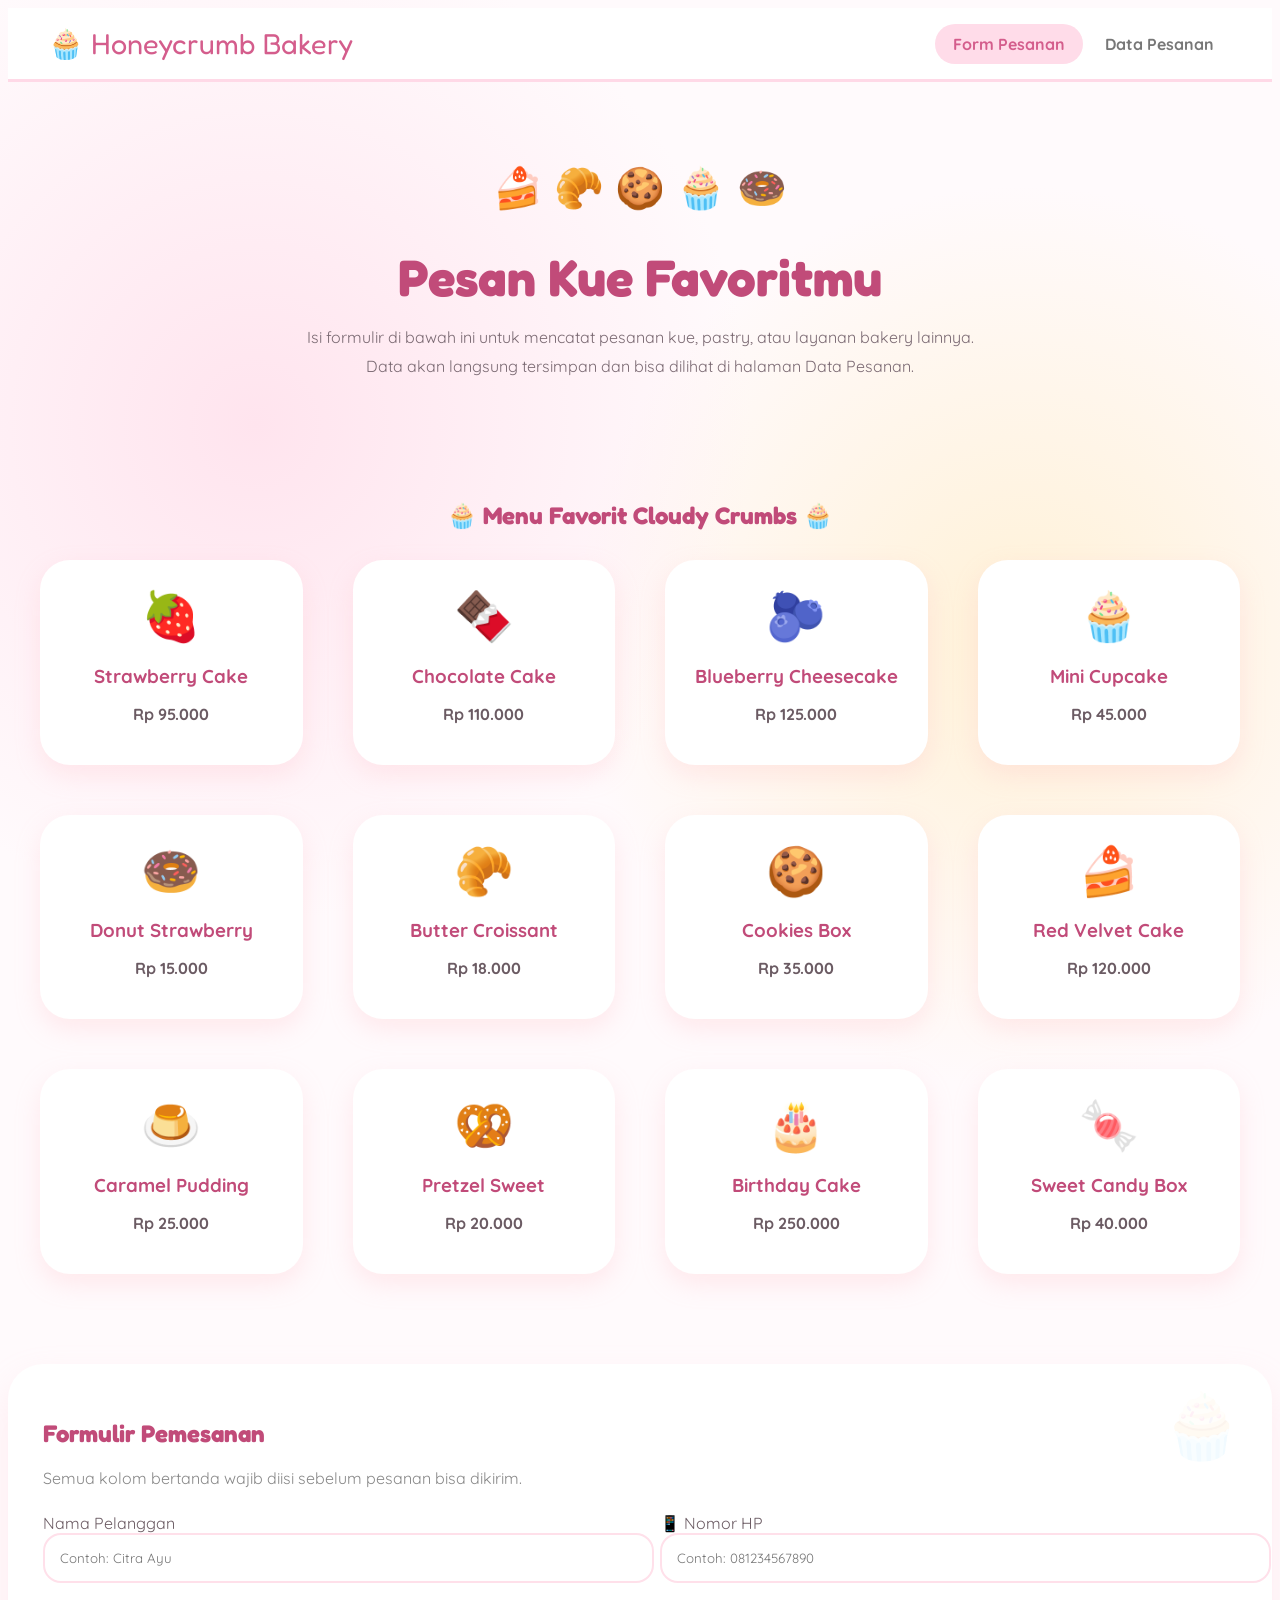
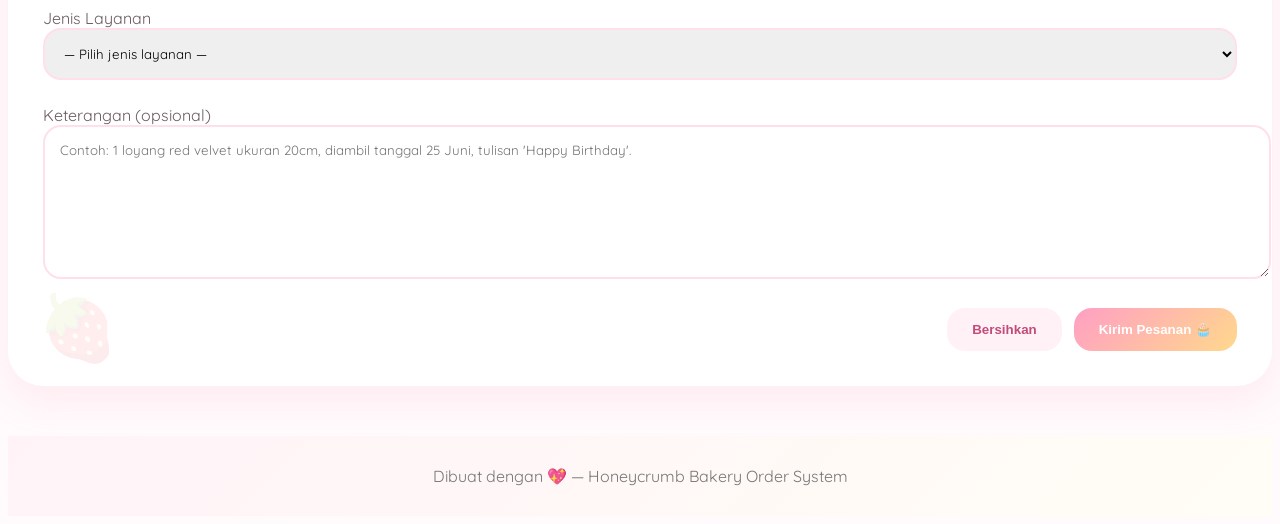
==== index.html @ 7ce3661e "Initial commit: Honeycrumb Bakery order system" ====
<!DOCTYPE html>
<html lang="id">

<head>
  <meta charset="UTF-8">
  <meta name="viewport" content="width=device-width, initial-scale=1.0">
  <title>Honeycrumb Bakery — Form Pesanan</title>
  <link rel="preconnect" href="https://fonts.googleapis.com">
  <link
    href="https://fonts.googleapis.com/css2?family=Fredoka:wght@500;600;700&family=Quicksand:wght@500;600;700&display=swap"
    rel="stylesheet">
  <link rel="stylesheet" href="css/style.css">
</head>

<body>

  <nav class="navbar">
    <div class="brand"><span class="brand-icon">🧁</span> Honeycrumb Bakery</div>
    <div class="nav-links">
      <a href="index.html" class="active">Form Pesanan</a>
      <a href="data.html">Data Pesanan</a>
    </div>
  </nav>

  <header class="hero">
    <div class="garnish">🍰 🥐 🍪 🧁 🍩</div>
    <h1>Pesan Kue Favoritmu</h1>
    <p>Isi formulir di bawah ini untuk mencatat pesanan kue, pastry, atau layanan bakery lainnya. Data akan langsung
      tersimpan dan bisa dilihat di halaman Data Pesanan.</p>
  </header>

  <section class="menu-section">
    <h2>🧁 Menu Favorit Cloudy Crumbs 🧁</h2>

    <div class="menu-grid">

        <div class="menu-card">
            <span>🍓</span>
            <h3>Strawberry Cake</h3>
            <p>Rp 95.000</p>
        </div>

        <div class="menu-card">
            <span>🍫</span>
            <h3>Chocolate Cake</h3>
            <p>Rp 110.000</p>
        </div>

        <div class="menu-card">
            <span>🫐</span>
            <h3>Blueberry Cheesecake</h3>
            <p>Rp 125.000</p>
        </div>

        <div class="menu-card">
            <span>🧁</span>
            <h3>Mini Cupcake</h3>
            <p>Rp 45.000</p>
        </div>

        <div class="menu-card">
            <span>🍩</span>
            <h3>Donut Strawberry</h3>
            <p>Rp 15.000</p>
        </div>

        <div class="menu-card">
            <span>🥐</span>
            <h3>Butter Croissant</h3>
            <p>Rp 18.000</p>
        </div>

        <div class="menu-card">
            <span>🍪</span>
            <h3>Cookies Box</h3>
            <p>Rp 35.000</p>
        </div>

        <div class="menu-card">
            <span>🍰</span>
            <h3>Red Velvet Cake</h3>
            <p>Rp 120.000</p>
        </div>

        <div class="menu-card">
            <span>🍮</span>
            <h3>Caramel Pudding</h3>
            <p>Rp 25.000</p>
        </div>

        <div class="menu-card">
            <span>🥨</span>
            <h3>Pretzel Sweet</h3>
            <p>Rp 20.000</p>
        </div>

        <div class="menu-card">
            <span>🎂</span>
            <h3>Birthday Cake</h3>
            <p>Rp 250.000</p>
        </div>

        <div class="menu-card">
            <span>🍬</span>
            <h3>Sweet Candy Box</h3>
            <p>Rp 40.000</p>
        </div>

    </div>
</section>

  <main>
    <section class="card">
      <h2 class="card-title">Formulir Pemesanan</h2>
      <p class="card-subtitle">Semua kolom bertanda wajib diisi sebelum pesanan bisa dikirim.</p>

      <form id="orderForm" novalidate>
        <div class="form-grid">

          <div class="field">
            <label for="nama">Nama Pelanggan</label>
            <input type="text" id="nama" placeholder="Contoh: Citra Ayu">
            <span class="error-text" id="namaError"></span>
          </div>

          <div class="field">
            <label for="nohp">📱 Nomor HP</label>
            <input type="tel" id="nohp" placeholder="Contoh: 081234567890">
            <span class="error-text" id="nohpError"></span>
          </div>

          <div class="field full">
            <label for="layanan">Jenis Layanan</label>
            <select id="layanan">
              <option value="">— Pilih jenis layanan —</option>
              <option value="Pre-Order Kue Ulang Tahun">🎂 Pre-Order Kue Ulang Tahun</option>
              <option value="Pre-Order Pastry Harian">🥐 Pre-Order Pastry Harian</option>
              <option value="Custom Cake Design">🎨 Custom Cake Design</option>
              <option value="Catering Acara">🍰 Catering Acara</option>
              <option value="Workshop Baking">👩‍🍳 Workshop Baking</option>
            </select>
            <span class="error-text" id="layananError"></span>
          </div>

          <div class="field full">
            <label for="keterangan">Keterangan <span class="hint">(opsional)</span></label>
            <textarea id="keterangan"
              placeholder="Contoh: 1 loyang red velvet ukuran 20cm, diambil tanggal 25 Juni, tulisan 'Happy Birthday'."></textarea>
          </div>

          <div class="form-actions">
            <button type="reset" class="btn btn-ghost">Bersihkan</button>
            <button type="submit" class="btn btn-primary">Kirim Pesanan 🧁</button>
          </div>

        </div>
      </form>
    </section>
  </main>

  <footer>Dibuat dengan 💖 — Honeycrumb Bakery Order System</footer>

  <script src="js/script.js"></script>
</body>

</html>
---- css/style.css ----
/* ==========================
   HONEYCRUMB BAKERY
   CUTE PINK BAKERY THEME
========================== */

body{
    font-family:'Quicksand',sans-serif;
    background:#fffafc;
    background-image:
    radial-gradient(circle at 20% 20%, #ffe4ee 0%, transparent 25%),
    radial-gradient(circle at 80% 30%, #fff1d6 0%, transparent 25%);
    color:#6b5b63;
}

/* NAVBAR */

.navbar{
    position:sticky;
    top:0;
    z-index:999;
    background:rgba(255,255,255,.95);
    backdrop-filter:blur(12px);
    padding:18px 40px;
    display:flex;
    justify-content:space-between;
    align-items:center;
    border-bottom:3px solid #ffd9e7;
}

.brand{
    font-family:'Fredoka',sans-serif;
    color:#d45d8c;
    font-size:1.8rem;
}

.nav-links a{
    text-decoration:none;
    color:#777;
    padding:10px 18px;
    border-radius:30px;
    transition:.3s;
    font-weight:700;
}

.nav-links a:hover,
.nav-links a.active{
    background:#ffdce9;
    color:#d45d8c;
}

/* HERO */

.hero{
    text-align:center;
    padding:80px 20px 50px;
}

.garnish{
    font-size:2.5rem;
    margin-bottom:15px;
    animation:floatBakery 3s ease-in-out infinite;
}

.hero h1{
    font-family:'Fredoka',sans-serif;
    color:#c14b79;
    font-size:3.2rem;
    margin-bottom:15px;
}

.hero p{
    max-width:700px;
    margin:auto;
    line-height:1.8;
    color:#7b6a73;
}

/* MENU */

.menu-section{
    padding:50px 20px;
}

.menu-section h2{
    text-align:center;
    color:#c14b79;
    font-family:'Fredoka',sans-serif;
    margin-bottom:30px;
}

.menu-grid{
    max-width:1200px;
    margin:auto;
    display:grid;
    grid-template-columns:repeat(auto-fit,minmax(220px,1fr));
    gap:50px;
}

.menu-card{
    background:white;
    border-radius:30px;
    padding:25px;
    text-align:center;
    box-shadow:0 10px 25px rgba(255,182,193,.25);
    transition:.4s;
}

.menu-card:hover{
    transform:translateY(-8px) rotate(-1deg);
}

.menu-card span{
    font-size:3rem;
    display:block;
    margin-bottom:10px;
}

.menu-card h3{
    color:#c14b79;
    margin-bottom:5px;
}

.menu-card p{
    font-weight:700;
}

/* FORM CARD */

.card{
    max-width:1000px;
    margin:40px auto;
    background:white;
    border-radius:35px;
    padding:35px;
    box-shadow:0 15px 35px rgba(255,182,193,.2);
}

.card-title{
    color:#c14b79;
    font-family:'Fredoka',sans-serif;
}

.card-subtitle{
    color:#888;
    margin-bottom:25px;
}

/* INPUT */

input,
select,
textarea{
    width:100%;
    padding:15px;
    border:2px solid #ffe0ea;
    border-radius:18px;
    font-family:'Quicksand',sans-serif;
    transition:.3s;
}

input:focus,
select:focus,
textarea:focus{
    outline:none;
    border-color:#ff8eb7;
    box-shadow:0 0 15px rgba(255,142,183,.25);
}

textarea{
    min-height:120px;
}

/* BUTTON */

.btn{
    border:none;
    padding:14px 25px;
    border-radius:18px;
    cursor:pointer;
    font-weight:700;
}

.btn-primary{
    background:linear-gradient(
    135deg,
    #ff9fc4,
    #ffd88c);
    color:white;
}

.btn-primary:hover{
    transform:translateY(-3px);
}

.btn-ghost{
    background:#fff1f6;
    color:#c14b79;
}

/* TABLE */

.table-wrap{
    overflow-x:auto;
}

table{
    width:100%;
    border-collapse:separate;
    border-spacing:0 10px;
}

thead{
    background:none;
}

th{
    background:#ffb6cf;
    color:white;
    padding:15px;
}

th:first-child{
    border-radius:15px 0 0 15px;
}

th:last-child{
    border-radius:0 15px 15px 0;
}

td{
    background:#fff8fb;
    padding:15px;
}

td:first-child{
    border-radius:15px 0 0 15px;
}

td:last-child{
    border-radius:0 15px 15px 0;
}

tbody tr:hover td{
    background:#fff1f6;
}

/* COUNT */

.count-pill{
    background:#ffe3ee;
    color:#c14b79;
    padding:8px 16px;
    border-radius:30px;
    font-weight:700;
}

/* EMPTY */

.empty-state{
    text-align:center;
    padding:50px 20px;
}

.empty-state .emoji{
    font-size:4rem;
    display:block;
    margin-bottom:15px;
}

/* FOOTER */

footer{
    margin-top:50px;
    background:#fff0f6;
    text-align:center;
    padding:30px;
    color:#777;
}

/* ======================
   CUTE DASHBOARD DATA
====================== */

.dashboard-cute{
    max-width:1200px;
    margin:30px auto;
    padding:0 20px;

    display:grid;
    grid-template-columns:repeat(auto-fit,minmax(250px,1fr));
    gap:25px;
}

.cute-box{
    background:white;
    padding:30px;
    border-radius:30px;
    text-align:center;

    box-shadow:0 15px 35px rgba(255,182,193,.25);

    transition:all .4s ease;
    cursor:pointer;
    position:relative;
    overflow:hidden;
}

.cute-box::before{
    content:"";
    position:absolute;
    width:250px;
    height:250px;
    background:rgba(255,192,203,.15);
    border-radius:50%;
    top:-120px;
    right:-120px;
}

.cute-box:hover{
    transform:translateY(-10px) scale(1.03);
}

.cute-box span{
    display:block;
    font-size:3rem;
    margin-bottom:15px;

    animation:bounceCute 2s infinite;
}

@keyframes bounceCute{
    0%,100%{
        transform:translateY(0);
    }
    50%{
        transform:translateY(-8px);
    }
}

.cute-box h3{
    color:#d45d8c;
    margin-bottom:8px;
    font-family:'Fredoka',sans-serif;
}

.cute-box p{
    color:#777;
    font-weight:700;
}

/* WELCOME CARD */

.welcome-card{
    max-width:1100px;
    margin:auto;
    padding:35px;

    background:linear-gradient(
        135deg,
        #fff1f6,
        #fff8ec
    );

    border-radius:35px;

    text-align:center;

    box-shadow:0 15px 35px rgba(255,182,193,.2);
}

.welcome-card h2{
    color:#c14b79;
    margin-bottom:10px;
}

.welcome-card p{
    color:#777;
}

/* QUOTE */

.quote-card{
    max-width:800px;
    margin:30px auto;

    background:white;

    padding:25px;

    border-radius:25px;

    text-align:center;

    color:#c14b79;

    font-weight:700;

    box-shadow:0 10px 25px rgba(255,182,193,.2);

    animation:floatQuote 4s ease-in-out infinite;
}

@keyframes floatQuote{
    0%,100%{
        transform:translateY(0);
    }
    50%{
        transform:translateY(-8px);
    }
}

/* TABEL IMUT */

.table-wrap{
    margin-top:25px;
}

table{
    border-collapse:separate;
    border-spacing:0 10px;
}

thead{
    background:none;
}

th{
    background:#ffb6cf;
    color:white;
    padding:16px;
}

th:first-child{
    border-radius:15px 0 0 15px;
}

th:last-child{
    border-radius:0 15px 15px 0;
}

td{
    background:#fff8fb;
    padding:16px;
}

td:first-child{
    border-radius:15px 0 0 15px;
}

td:last-child{
    border-radius:0 15px 15px 0;
}

tbody tr{
    transition:.4s;
}

tbody tr:hover{
    transform:scale(1.01);
}

tbody tr:hover td{
    background:#fff1f6;
}

/* CARD DATA */

.card{
    max-width:1200px;
}

/* COUNT */

.count-pill{
    background:#ffdcea;
    color:#c14b79;
    padding:10px 18px;
    border-radius:30px;
}

/* EMPTY */

.empty-state{
    padding:60px 20px;
}

.empty-state .emoji{
    font-size:5rem;

    animation:bounceCute 2s infinite;
}

/* ==========================
   HONEYCRUMB EXTRA CUTE
========================== */

/* FLOATING ANIMATION */

@keyframes float{
  0%,100%{
    transform:translateY(0);
  }
  50%{
    transform:translateY(-10px);
  }
}

@keyframes fadeUp{
  from{
    opacity:0;
    transform:translateY(30px);
  }
  to{
    opacity:1;
    transform:translateY(0);
  }
}

/* HERO */

.hero{
  animation:fadeUp .8s ease;
}

.garnish{
  animation:float 3s ease-in-out infinite;
}

/* BRAND */

.brand-icon{
  display:inline-block;
  animation:float 2s ease-in-out infinite;
}

/* FORM GRID */

.form-grid{
    display:grid;
    grid-template-columns:1fr 1fr;
    column-gap:40px;
    row-gap:25px;
}

.full{
  grid-column:1/3;
}

.form-actions{
  grid-column:1/3;
  display:flex;
  justify-content:flex-end;
  gap:12px;
}

/* FORM CARD */

.card{
  position:relative;
  overflow:hidden;
}

.card::before{
  content:"🧁";
  position:absolute;
  right:30px;
  top:20px;
  font-size:4rem;
  opacity:.08;
}

.card::after{
  content:"🍓";
  position:absolute;
  left:30px;
  bottom:20px;
  font-size:4rem;
  opacity:.08;
}

/* INPUT */

input,
select,
textarea{
  transition:.35s;
}

input:hover,
select:hover,
textarea:hover{
  border-color:#ff9fc4;
}

input:focus,
select:focus,
textarea:focus{
  transform:translateY(-3px);
  box-shadow:0 10px 25px rgba(255,182,193,.25);
}

/* MENU CARD */

.menu-card{
  animation:fadeUp .8s ease;
}

.menu-card:hover{
  transform:translateY(-10px) scale(1.05);
  box-shadow:0 20px 35px rgba(255,182,193,.35);
}

.menu-card span{
  transition:.3s;
}

.menu-card:hover span{
  transform:rotate(-10deg) scale(1.15);
}

/* DASHBOARD */

.dashboard-cute{
  margin-bottom:40px;
}

.cute-box{
  background:linear-gradient(
    135deg,
    #fff8fc,
    #fffef7
  );

  border:2px solid #ffe3ee;

  transition:.4s;
}

.cute-box:hover{
  transform:translateY(-10px);
  box-shadow:0 20px 35px rgba(255,182,193,.3);
}

.cute-box span{
  animation:float 2s ease-in-out infinite;
}

.cute-box:nth-child(2) span{
  animation-delay:.2s;
}

.cute-box:nth-child(3) span{
  animation-delay:.4s;
}

.cute-box:nth-child(4) span{
  animation-delay:.6s;
}

/* QUOTE */

.quote-card{
  background:linear-gradient(
      135deg,
      #fff4f9,
      #fffbea
  );

  border:2px dashed #ffc6dd;

  animation:float 4s ease-in-out infinite;
}

/* TABLE */

.table-meta{
  display:flex;
  justify-content:space-between;
  align-items:center;
  margin-bottom:20px;
}

tbody tr{
  transition:.3s;
}

tbody tr:hover{
  transform:scale(1.01);
}

tbody tr:hover td{
  background:#fff1f7;
}

/* EMPTY */

.empty-state{
  animation:fadeUp 1s ease;
}

.empty-state .emoji{
  animation:float 2s ease-in-out infinite;
}

/* BUTTON */

.btn-primary{
  transition:.4s;
}

.btn-primary:hover{
  transform:translateY(-4px) scale(1.03);
  box-shadow:0 15px 30px rgba(255,182,193,.35);
}

.btn-ghost:hover{
  transform:translateY(-2px);
}

/* FOOTER */

footer{
  background:linear-gradient(
      135deg,
      #fff3f8,
      #fffdf5
  );
}

/* RESPONSIVE */

@media(max-width:768px){

  .form-grid{
    grid-template-columns:1fr;
  }

  .full{
    grid-column:auto;
  }

  .form-actions{
    grid-column:auto;
    flex-direction:column;
  }

  .table-meta{
    flex-direction:column;
    gap:10px;
  }

}
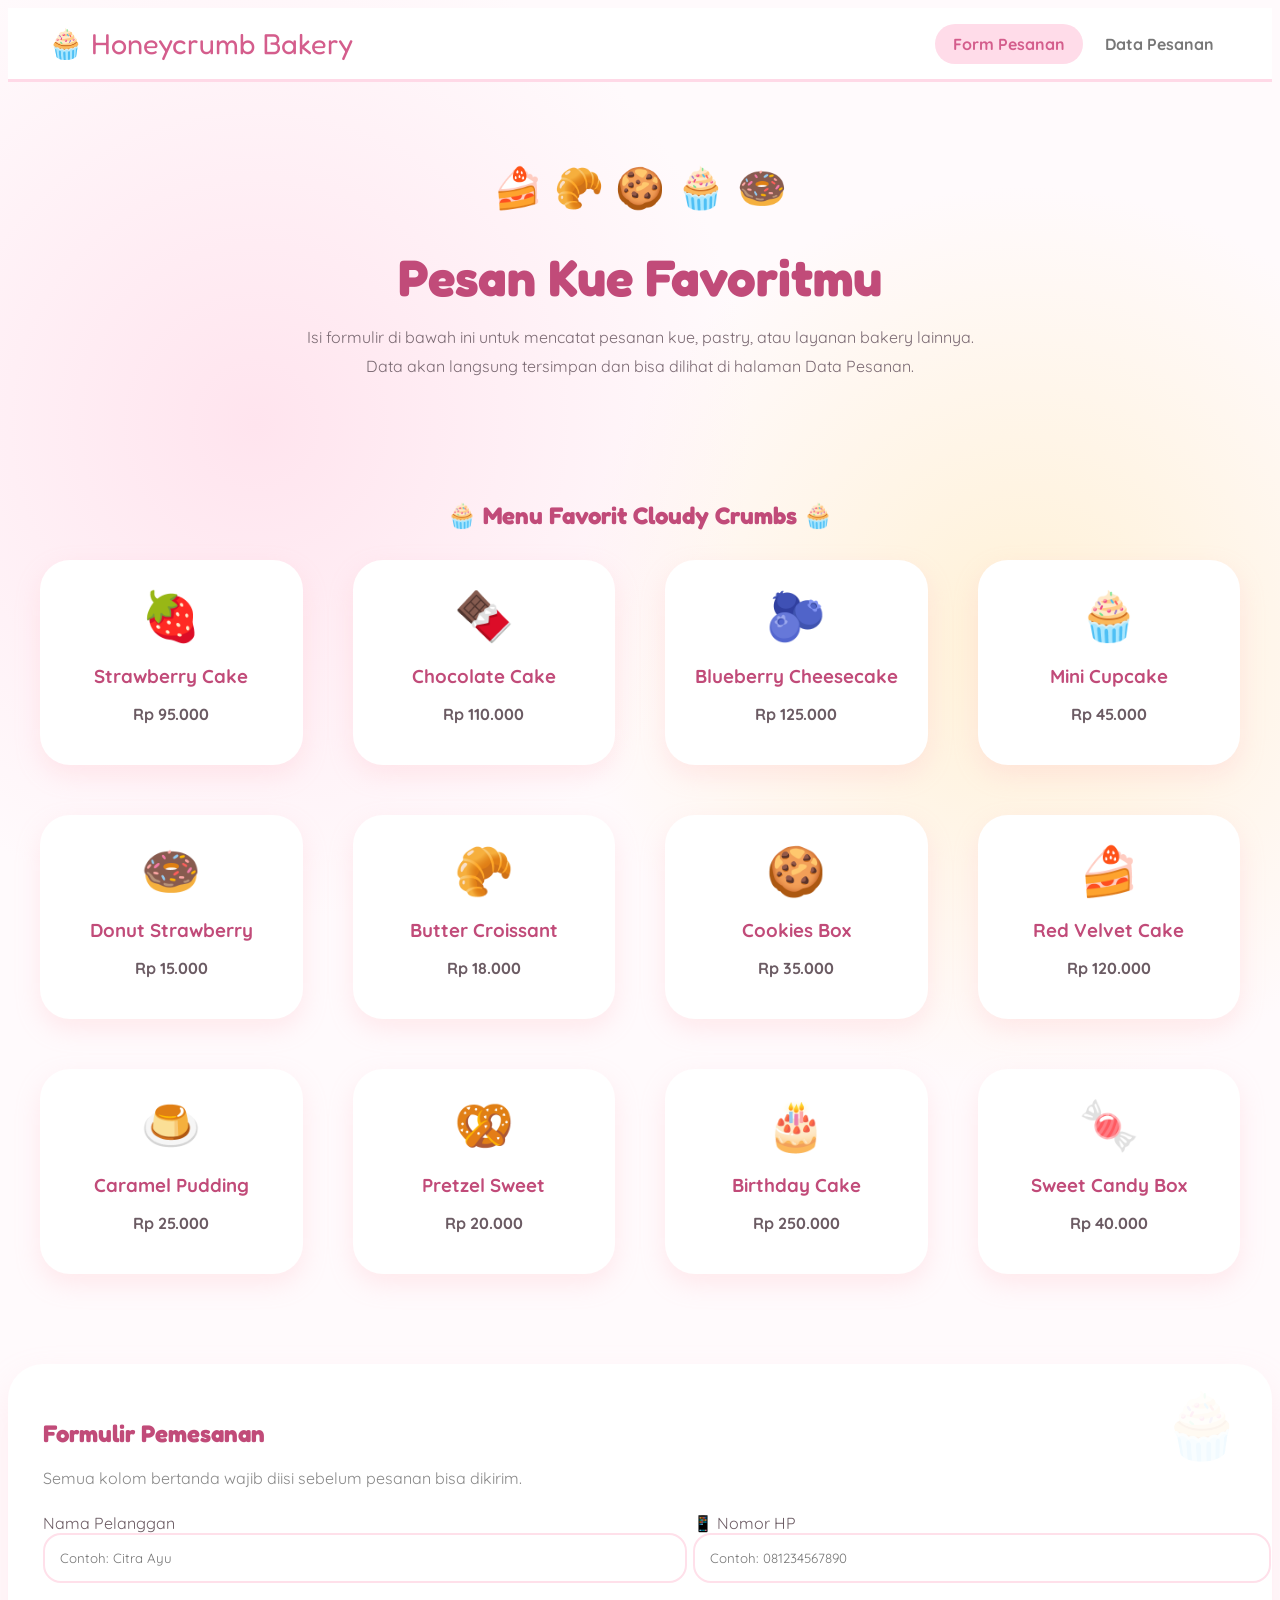
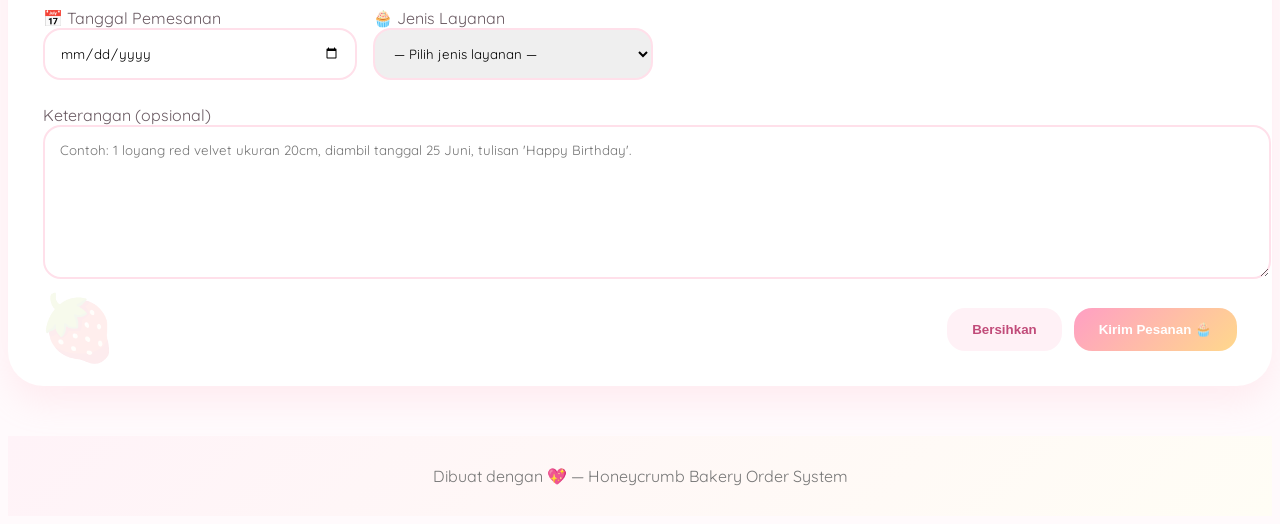
==== commit 4253ba93: "Melakukan penambahan Codingan & Style CSS" ====
--- a/index.html
+++ b/index.html
@@ -34,80 +34,80 @@
 
     <div class="menu-grid">
 
-        <div class="menu-card">
-            <span>🍓</span>
-            <h3>Strawberry Cake</h3>
-            <p>Rp 95.000</p>
-        </div>
+      <div class="menu-card">
+        <span>🍓</span>
+        <h3>Strawberry Cake</h3>
+        <p>Rp 95.000</p>
+      </div>
 
-        <div class="menu-card">
-            <span>🍫</span>
-            <h3>Chocolate Cake</h3>
-            <p>Rp 110.000</p>
-        </div>
+      <div class="menu-card">
+        <span>🍫</span>
+        <h3>Chocolate Cake</h3>
+        <p>Rp 110.000</p>
+      </div>
 
-        <div class="menu-card">
-            <span>🫐</span>
-            <h3>Blueberry Cheesecake</h3>
-            <p>Rp 125.000</p>
-        </div>
+      <div class="menu-card">
+        <span>🫐</span>
+        <h3>Blueberry Cheesecake</h3>
+        <p>Rp 125.000</p>
+      </div>
 
-        <div class="menu-card">
-            <span>🧁</span>
-            <h3>Mini Cupcake</h3>
-            <p>Rp 45.000</p>
-        </div>
+      <div class="menu-card">
+        <span>🧁</span>
+        <h3>Mini Cupcake</h3>
+        <p>Rp 45.000</p>
+      </div>
 
-        <div class="menu-card">
-            <span>🍩</span>
-            <h3>Donut Strawberry</h3>
-            <p>Rp 15.000</p>
-        </div>
+      <div class="menu-card">
+        <span>🍩</span>
+        <h3>Donut Strawberry</h3>
+        <p>Rp 15.000</p>
+      </div>
 
-        <div class="menu-card">
-            <span>🥐</span>
-            <h3>Butter Croissant</h3>
-            <p>Rp 18.000</p>
-        </div>
+      <div class="menu-card">
+        <span>🥐</span>
+        <h3>Butter Croissant</h3>
+        <p>Rp 18.000</p>
+      </div>
 
-        <div class="menu-card">
-            <span>🍪</span>
-            <h3>Cookies Box</h3>
-            <p>Rp 35.000</p>
-        </div>
+      <div class="menu-card">
+        <span>🍪</span>
+        <h3>Cookies Box</h3>
+        <p>Rp 35.000</p>
+      </div>
 
-        <div class="menu-card">
-            <span>🍰</span>
-            <h3>Red Velvet Cake</h3>
-            <p>Rp 120.000</p>
-        </div>
+      <div class="menu-card">
+        <span>🍰</span>
+        <h3>Red Velvet Cake</h3>
+        <p>Rp 120.000</p>
+      </div>
 
-        <div class="menu-card">
-            <span>🍮</span>
-            <h3>Caramel Pudding</h3>
-            <p>Rp 25.000</p>
-        </div>
+      <div class="menu-card">
+        <span>🍮</span>
+        <h3>Caramel Pudding</h3>
+        <p>Rp 25.000</p>
+      </div>
 
-        <div class="menu-card">
-            <span>🥨</span>
-            <h3>Pretzel Sweet</h3>
-            <p>Rp 20.000</p>
-        </div>
+      <div class="menu-card">
+        <span>🥨</span>
+        <h3>Pretzel Sweet</h3>
+        <p>Rp 20.000</p>
+      </div>
 
-        <div class="menu-card">
-            <span>🎂</span>
-            <h3>Birthday Cake</h3>
-            <p>Rp 250.000</p>
-        </div>
+      <div class="menu-card">
+        <span>🎂</span>
+        <h3>Birthday Cake</h3>
+        <p>Rp 250.000</p>
+      </div>
 
-        <div class="menu-card">
-            <span>🍬</span>
-            <h3>Sweet Candy Box</h3>
-            <p>Rp 40.000</p>
-        </div>
+      <div class="menu-card">
+        <span>🍬</span>
+        <h3>Sweet Candy Box</h3>
+        <p>Rp 40.000</p>
+      </div>
 
     </div>
-</section>
+  </section>
 
   <main>
     <section class="card">
@@ -129,17 +129,25 @@
             <span class="error-text" id="nohpError"></span>
           </div>
 
-          <div class="field full">
-            <label for="layanan">Jenis Layanan</label>
-            <select id="layanan">
-              <option value="">— Pilih jenis layanan —</option>
-              <option value="Pre-Order Kue Ulang Tahun">🎂 Pre-Order Kue Ulang Tahun</option>
-              <option value="Pre-Order Pastry Harian">🥐 Pre-Order Pastry Harian</option>
-              <option value="Custom Cake Design">🎨 Custom Cake Design</option>
-              <option value="Catering Acara">🍰 Catering Acara</option>
-              <option value="Workshop Baking">👩‍🍳 Workshop Baking</option>
-            </select>
-            <span class="error-text" id="layananError"></span>
+          <div class="form-row">
+
+            <div class="field">
+              <label for="tanggal">📅 Tanggal Pemesanan</label>
+              <input type="date" id="tanggal">
+            </div>
+
+            <div class="field">
+              <label for="layanan">🧁 Jenis Layanan</label>
+              <select id="layanan">
+                <option value="">— Pilih jenis layanan —</option>
+                <option value="Pre-Order Kue Ulang Tahun">🎂 Pre-Order Kue Ulang Tahun</option>
+                <option value="Pre-Order Pastry Harian">🥐 Pre-Order Pastry Harian</option>
+                <option value="Custom Cake Design">🎨 Custom Cake Design</option>
+                <option value="Catering Acara">🍰 Catering Acara</option>
+                <option value="Workshop Baking">👩‍🍳 Workshop Baking</option>
+              </select>
+            </div>
+
           </div>
 
           <div class="field full">
@@ -160,6 +168,7 @@
 
   <footer>Dibuat dengan 💖 — Honeycrumb Bakery Order System</footer>
 
+  <div id="notification"></div>
   <script src="js/script.js"></script>
 </body>
 
--- a/css/style.css
+++ b/css/style.css
@@ -751,3 +751,697 @@
 
 }
 
+.table-meta{
+    display:flex;
+    justify-content:space-between;
+    align-items:center;
+    margin-bottom:25px;
+    gap:15px;
+    flex-wrap:wrap;
+}
+
+.action-btn{
+    border:none;
+    padding:8px 12px;
+    border-radius:12px;
+    cursor:pointer;
+    font-weight:700;
+    margin:2px;
+}
+
+.edit-btn{
+    background:#ffd6e8;
+    color:#c14b79;
+}
+
+.delete-btn{
+    background:#ffe5e5;
+    color:#d9534f;
+}
+
+.edit-btn:hover,
+.delete-btn:hover{
+    transform:translateY(-2px);
+}
+
+#notification{
+    position:fixed;
+    top:20px;
+    right:20px;
+    background:linear-gradient(
+        135deg,
+        #ff9fc4,
+        #ffd88c
+    );
+    color:white;
+    padding:15px 25px;
+    border-radius:20px;
+    font-weight:700;
+    box-shadow:0 10px 25px rgba(255,182,193,.3);
+
+    transform:translateX(400px);
+    transition:.5s;
+
+    z-index:9999;
+}
+
+#notification.show{
+    transform:translateX(0);
+}
+
+.edit-btn,
+.delete-btn{
+    border:none;
+    padding:8px 12px;
+    border-radius:12px;
+    cursor:pointer;
+    font-size:1rem;
+    transition:.3s;
+}
+
+.edit-btn{
+    background:#ffe7f1;
+}
+
+.delete-btn{
+    background:#ffe1e1;
+}
+
+.edit-btn:hover,
+.delete-btn:hover{
+    transform:scale(1.1);
+}
+
+.form-row{
+    display:grid;
+    grid-template-columns:repeat(2,minmax(280px,1fr));
+    gap:50px;
+}
+
+@media(max-width:768px){
+
+  .form-row{
+      grid-template-columns:1fr;
+  }
+
+}
+
+/* ==========================
+   CUTE EDIT DELETE ANIMATION
+   HONEYCRUMB BAKERY STYLE
+========================== */
+
+
+/* BUTTON EDIT DELETE */
+
+.action-btn{
+    position:relative;
+    overflow:hidden;
+    transition:.35s ease;
+}
+
+
+.action-btn::after{
+    content:"";
+    position:absolute;
+    width:0;
+    height:0;
+    background:rgba(255,255,255,.6);
+    border-radius:50%;
+    transform:translate(-50%,-50%);
+    transition:.5s;
+}
+
+
+.action-btn:active::after{
+    width:120px;
+    height:120px;
+}
+
+
+/* EDIT BUTTON */
+
+.edit-btn{
+    background:linear-gradient(
+        135deg,
+        #ffd6e8,
+        #fff0f7
+    );
+
+    color:#c14b79;
+    box-shadow:0 5px 15px rgba(255,182,193,.25);
+}
+
+
+.edit-btn:hover{
+
+    transform:
+    translateY(-5px)
+    rotate(-3deg)
+    scale(1.08);
+
+    box-shadow:
+    0 12px 25px rgba(255,182,193,.4);
+}
+
+
+/* DELETE BUTTON */
+
+.delete-btn{
+
+    background:linear-gradient(
+        135deg,
+        #ffdede,
+        #fff1f1
+    );
+
+    color:#d9534f;
+
+    box-shadow:
+    0 5px 15px rgba(255,150,150,.2);
+}
+
+
+.delete-btn:hover{
+
+    transform:
+    translateY(-5px)
+    rotate(3deg)
+    scale(1.08);
+
+    box-shadow:
+    0 12px 25px rgba(255,150,150,.35);
+}
+
+
+/* SAAT DATA DIHAPUS */
+
+.delete-animation{
+
+    animation:
+    deleteCute .5s ease forwards;
+
+}
+
+
+@keyframes deleteCute{
+
+    0%{
+        opacity:1;
+        transform:scale(1);
+    }
+
+
+    30%{
+        transform:
+        scale(1.1)
+        rotate(5deg);
+    }
+
+
+    100%{
+
+        opacity:0;
+
+        transform:
+        scale(.5)
+        rotate(-10deg);
+
+        height:0;
+        padding:0;
+    }
+
+}
+
+
+
+/* SAAT DATA DIEDIT */
+
+.edit-animation{
+
+    animation:
+    editCute .6s ease;
+
+}
+
+
+@keyframes editCute{
+
+
+    0%{
+        transform:scale(1);
+    }
+
+
+    30%{
+
+        transform:
+        scale(1.08)
+        rotate(-3deg);
+
+        background:#fff0f7;
+    }
+
+
+    60%{
+
+        transform:
+        scale(.95)
+        rotate(3deg);
+
+    }
+
+
+    100%{
+
+        transform:
+        scale(1)
+        rotate(0);
+
+    }
+
+}
+
+
+
+/* POPUP KONFIRMASI HAPUS */
+
+.delete-popup{
+
+    position:fixed;
+
+    top:50%;
+    left:50%;
+
+    transform:
+    translate(-50%,-50%)
+    scale(0);
+
+    background:white;
+
+    width:350px;
+
+    padding:35px;
+
+    border-radius:35px;
+
+    text-align:center;
+
+    z-index:10000;
+
+    box-shadow:
+    0 20px 50px rgba(255,182,193,.35);
+
+    transition:.4s;
+
+}
+
+
+
+.delete-popup.show{
+
+    transform:
+    translate(-50%,-50%)
+    scale(1);
+
+}
+
+
+
+.delete-popup::before{
+
+    content:"🧁";
+
+    display:block;
+
+    font-size:4rem;
+
+    margin-bottom:15px;
+
+}
+
+
+
+.delete-popup h3{
+
+    color:#c14b79;
+
+    font-family:'Fredoka',sans-serif;
+
+}
+
+
+
+.delete-popup p{
+
+    color:#777;
+
+}
+
+
+
+/* BUTTON POPUP */
+
+
+.popup-btn{
+
+    margin:10px;
+
+    padding:12px 25px;
+
+    border:none;
+
+    border-radius:20px;
+
+    cursor:pointer;
+
+    font-weight:700;
+
+}
+
+
+
+.confirm-delete{
+
+    background:
+    linear-gradient(
+    135deg,
+    #ff9fc4,
+    #ffd88c
+    );
+
+    color:white;
+
+}
+
+
+
+.cancel-delete{
+
+    background:#fff1f6;
+
+    color:#c14b79;
+
+}
+
+
+
+.popup-btn:hover{
+
+    transform:
+    translateY(-3px)
+    scale(1.05);
+
+}
+
+
+
+/* NOTIFICATION */
+
+#notification{
+
+    display:flex;
+
+    align-items:center;
+
+    gap:10px;
+
+}
+
+
+
+#notification::before{
+
+    content:"🍪";
+
+    font-size:1.4rem;
+
+}
+
+
+
+/* SUCCESS MESSAGE */
+
+.success-message{
+
+    animation:
+    successPop .5s ease;
+
+}
+
+
+@keyframes successPop{
+
+
+    0%{
+
+        transform:
+        scale(.5);
+
+        opacity:0;
+
+    }
+
+
+    70%{
+
+        transform:
+        scale(1.1);
+
+    }
+
+
+    100%{
+
+        transform:
+        scale(1);
+
+        opacity:1;
+
+    }
+
+}
+
+.cute-notification{
+
+    position:fixed;
+
+    top:25px;
+    right:25px;
+
+    background:
+    linear-gradient(
+        135deg,
+        #ff9fc4,
+        #ffd88c
+    );
+
+    color:white;
+
+    padding:15px 25px;
+
+    border-radius:25px;
+
+    font-weight:700;
+
+    font-family:'Quicksand',sans-serif;
+
+    box-shadow:
+    0 10px 30px rgba(255,182,193,.35);
+
+
+    transform:
+    translateX(400px);
+
+
+    transition:.5s;
+
+    z-index:9999;
+
+}
+
+
+.cute-notification.show{
+
+    transform:
+    translateX(0);
+
+}
+
+/* ==========================
+   DELETE POPUP CUTE
+========================== */
+
+
+.delete-modal{
+
+    position:fixed;
+
+    inset:0;
+
+    background:rgba(255,192,203,.25);
+
+    display:flex;
+
+    justify-content:center;
+
+    align-items:center;
+
+    z-index:99999;
+
+
+    opacity:0;
+
+    pointer-events:none;
+
+    transition:.3s;
+
+}
+
+
+
+.delete-modal.show{
+
+    opacity:1;
+
+    pointer-events:auto;
+
+}
+
+
+
+.delete-box{
+
+
+    width:350px;
+
+    background:white;
+
+    padding:35px;
+
+    border-radius:35px;
+
+    text-align:center;
+
+
+    box-shadow:
+    0 20px 50px rgba(255,182,193,.4);
+
+
+    transform:
+    scale(.7);
+
+
+    transition:.3s;
+
+
+}
+
+
+
+.delete-modal.show .delete-box{
+
+    transform:
+    scale(1);
+
+}
+
+
+
+.delete-emoji{
+
+    font-size:4rem;
+
+    animation:
+    float 2s infinite;
+
+}
+
+
+
+.delete-box h3{
+
+    color:#c14b79;
+
+    font-family:'Fredoka',sans-serif;
+
+    font-size:1.8rem;
+
+}
+
+
+
+.delete-box p{
+
+    color:#777;
+
+    line-height:1.6;
+
+}
+
+
+
+.delete-actions{
+
+    display:flex;
+
+    justify-content:center;
+
+    gap:15px;
+
+    margin-top:25px;
+
+}
+
+
+
+.delete-actions button{
+
+    border:none;
+
+    padding:12px 25px;
+
+    border-radius:20px;
+
+    cursor:pointer;
+
+    font-weight:700;
+
+    transition:.3s;
+
+}
+
+
+
+.confirm-delete{
+
+    background:
+    linear-gradient(
+    135deg,
+    #ff9fc4,
+    #ffb88c
+    );
+
+    color:white;
+
+}
+
+
+
+.cancel-delete{
+
+    background:#fff0f6;
+
+    color:#c14b79;
+
+}
+
+
+
+.delete-actions button:hover{
+
+    transform:
+    translateY(-4px)
+    scale(1.05);
+
+}
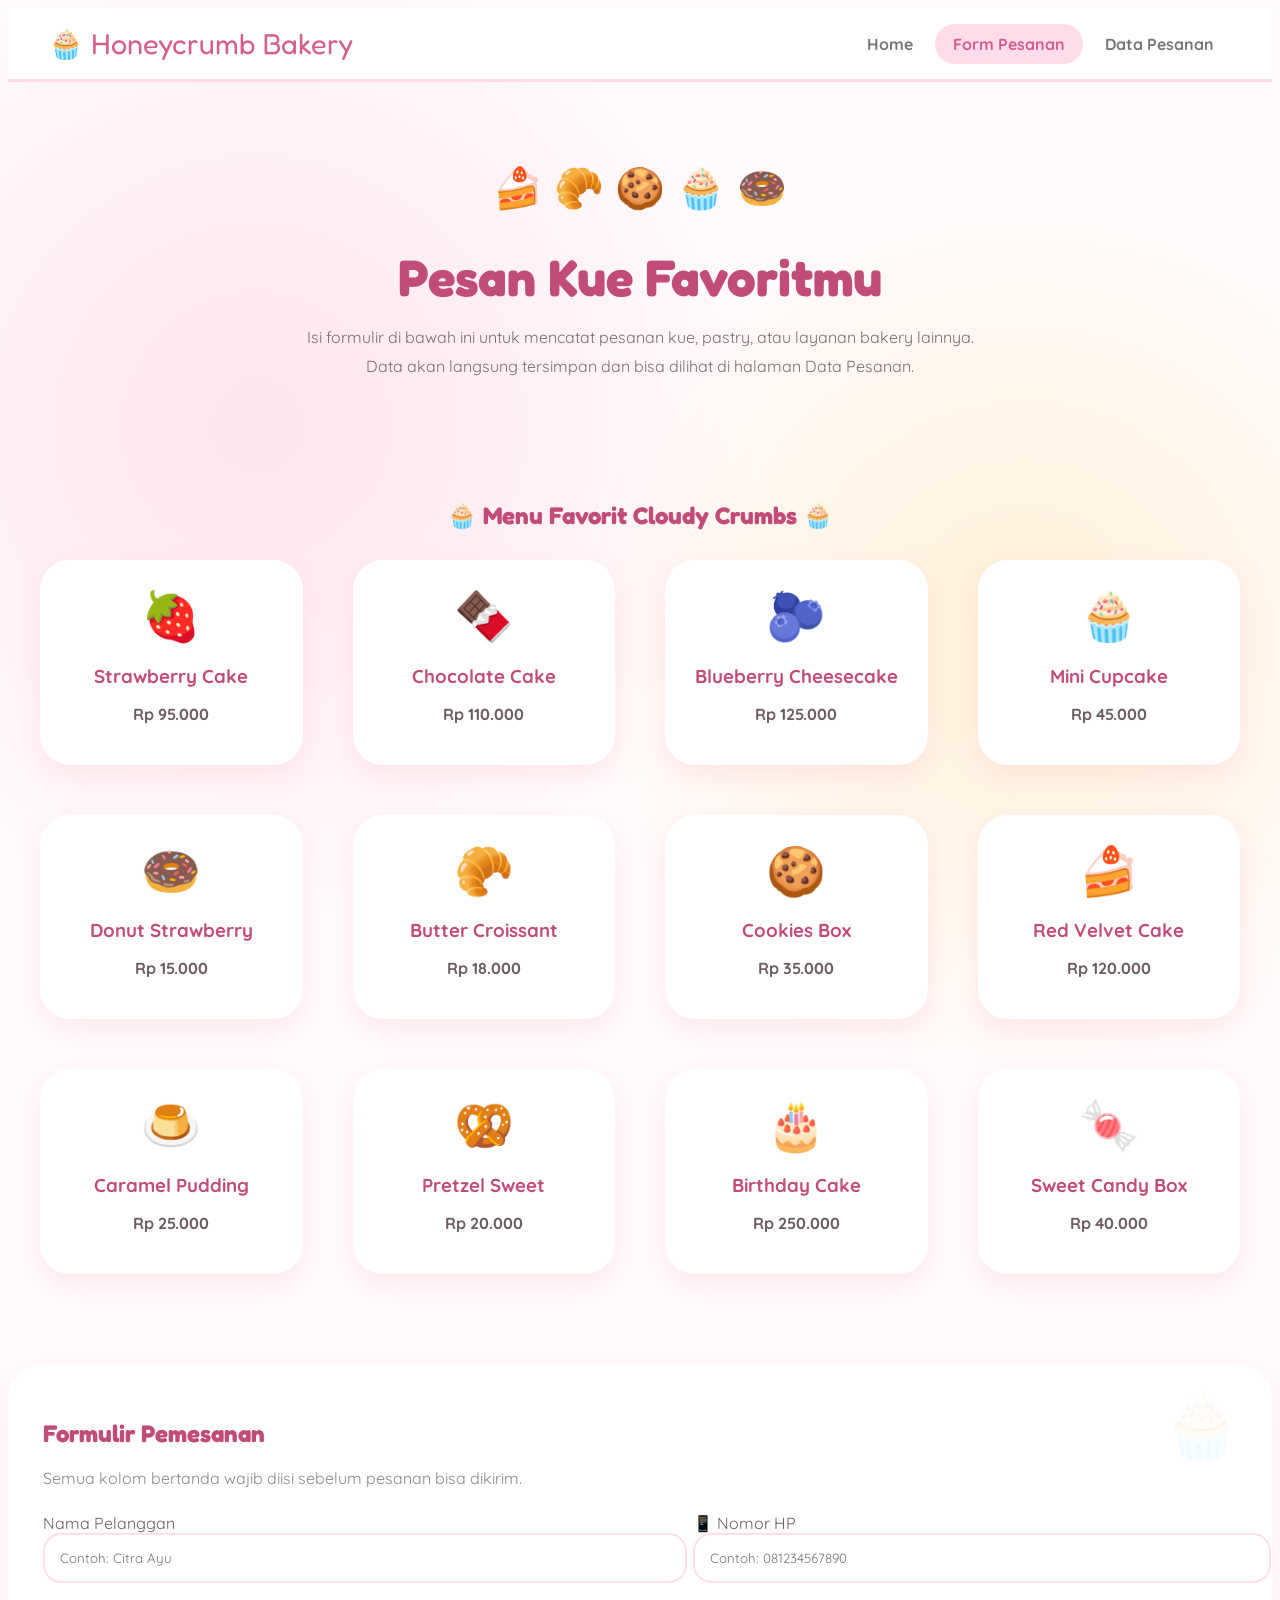
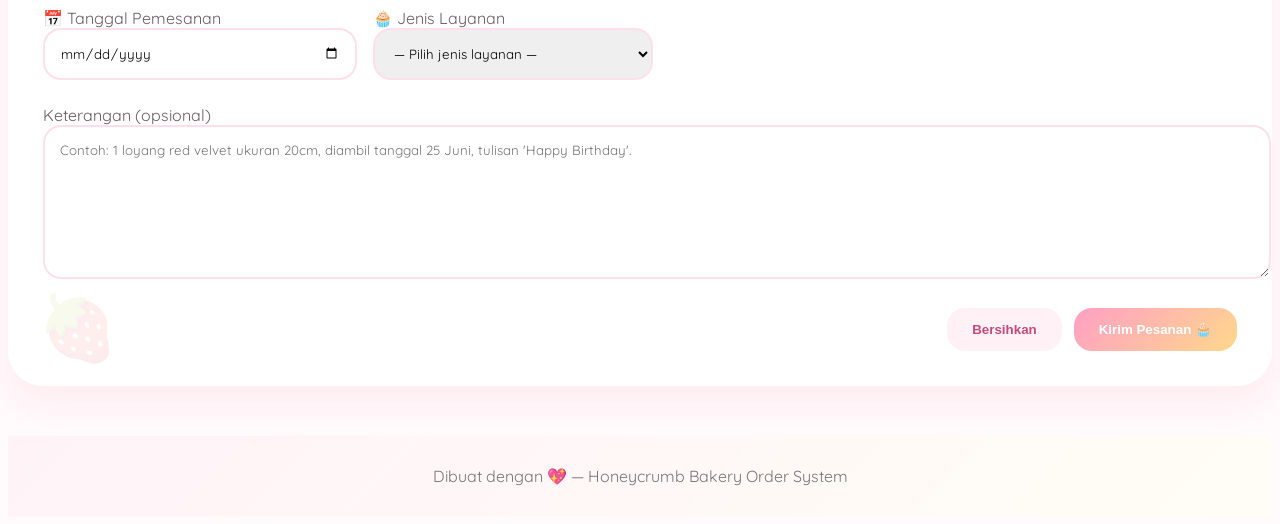
==== commit 2685797d: "Tambah landing page, background animasi cute, dan overlay sukses pesanan - Tambah landing.html sebag" ====
--- a/index.html
+++ b/index.html
@@ -17,6 +17,7 @@
   <nav class="navbar">
     <div class="brand"><span class="brand-icon">🧁</span> Honeycrumb Bakery</div>
     <div class="nav-links">
+      <a href="landing.html">Home</a>
       <a href="index.html" class="active">Form Pesanan</a>
       <a href="data.html">Data Pesanan</a>
     </div>
@@ -169,6 +170,16 @@
   <footer>Dibuat dengan 💖 — Honeycrumb Bakery Order System</footer>
 
   <div id="notification"></div>
+
+  <!-- OVERLAY SUKSES KIRIM PESANAN -->
+  <div class="success-overlay" id="successOverlay">
+    <div class="success-box">
+      <div class="success-emoji">🎉🧁🎉</div>
+      <h3>Pesanan Terkirim!</h3>
+      <p>Yeay, pesananmu sudah masuk ke dapur Honeycrumb. Mengarahkan ke halaman data...</p>
+    </div>
+  </div>
+
   <script src="js/script.js"></script>
 </body>
 
--- a/css/style.css
+++ b/css/style.css
@@ -1444,4 +1444,357 @@
     translateY(-4px)
     scale(1.05);
 
-}+}
+/* ==========================================
+   HONEYCRUMB — FLOATING BACKGROUND DECOR
+   (cupcake, donut, sprinkles, hati, bintang)
+========================================== */
+
+.bg-decor{
+    position:fixed;
+    inset:0;
+    width:100%;
+    height:100%;
+    overflow:hidden;
+    z-index:0;
+    pointer-events:none;
+}
+
+.bg-decor span{
+    position:absolute;
+    top:-10%;
+    opacity:0;
+    user-select:none;
+    will-change:transform;
+    animation-name:bgFall;
+    animation-timing-function:linear;
+    animation-iteration-count:infinite;
+}
+
+@keyframes bgFall{
+    0%{
+        transform:translateY(0) translateX(0) rotate(0deg);
+        opacity:0;
+    }
+    8%{
+        opacity:.55;
+    }
+    50%{
+        transform:translateY(50vh) translateX(20px) rotate(180deg);
+    }
+    92%{
+        opacity:.55;
+    }
+    100%{
+        transform:translateY(105vh) translateX(-15px) rotate(360deg);
+        opacity:0;
+    }
+}
+
+/* sparkle twinkle dipisah biar tidak ikut jatuh terlalu cepat */
+.bg-decor span.sparkle{
+    animation-name:bgFall, twinkle;
+    animation-duration: var(--fall-duration, 18s), 1.6s;
+    animation-timing-function: linear, ease-in-out;
+    animation-iteration-count: infinite, infinite;
+}
+
+@keyframes twinkle{
+    0%,100%{ filter:brightness(1); }
+    50%{ filter:brightness(1.6); }
+}
+
+/* pastikan konten utama selalu di atas background */
+.navbar,
+.hero,
+.menu-section,
+main,
+footer{
+    position:relative;
+    z-index:1;
+}
+
+/* ==========================================
+   LANDING PAGE — HONEYCRUMB BAKERY
+========================================== */
+
+.landing-hero{
+    position:relative;
+    z-index:1;
+    min-height:88vh;
+    display:flex;
+    flex-direction:column;
+    align-items:center;
+    justify-content:center;
+    text-align:center;
+    padding:60px 20px;
+    overflow:hidden;
+}
+
+.landing-badge{
+    background:#fff0f6;
+    border:2px dashed #ffc6dd;
+    color:#c14b79;
+    padding:8px 20px;
+    border-radius:30px;
+    font-weight:700;
+    font-size:.95rem;
+    margin-bottom:20px;
+    animation:fadeUp .8s ease;
+}
+
+.landing-hero h1{
+    font-family:'Fredoka',sans-serif;
+    color:#c14b79;
+    font-size:3.6rem;
+    line-height:1.15;
+    margin-bottom:18px;
+    animation:fadeUp .9s ease;
+}
+
+.landing-hero h1 .accent{
+    display:inline-block;
+    background:linear-gradient(135deg,#ff9fc4,#ffd88c);
+    -webkit-background-clip:text;
+    background-clip:text;
+    color:transparent;
+}
+
+.landing-hero p.landing-sub{
+    max-width:600px;
+    color:#7b6a73;
+    line-height:1.8;
+    margin-bottom:35px;
+    font-size:1.1rem;
+    animation:fadeUp 1s ease;
+}
+
+.landing-cta{
+    display:flex;
+    gap:18px;
+    flex-wrap:wrap;
+    justify-content:center;
+    animation:fadeUp 1.1s ease;
+}
+
+.landing-cake{
+    margin-top:50px;
+    font-size:5rem;
+    display:flex;
+    gap:25px;
+    animation:fadeUp 1.2s ease;
+}
+
+.landing-cake span{
+    display:inline-block;
+    animation:float 3s ease-in-out infinite;
+}
+
+.landing-cake span:nth-child(2){ animation-delay:.3s; }
+.landing-cake span:nth-child(3){ animation-delay:.6s; }
+.landing-cake span:nth-child(4){ animation-delay:.9s; }
+.landing-cake span:nth-child(5){ animation-delay:1.2s; }
+
+/* FEATURE STRIP */
+
+.feature-strip{
+    position:relative;
+    z-index:1;
+    max-width:1100px;
+    margin:0 auto 60px;
+    padding:0 20px;
+    display:grid;
+    grid-template-columns:repeat(auto-fit,minmax(220px,1fr));
+    gap:25px;
+}
+
+.feature-pill{
+    background:white;
+    border-radius:25px;
+    padding:28px 20px;
+    text-align:center;
+    box-shadow:0 12px 28px rgba(255,182,193,.22);
+    transition:.35s;
+}
+
+.feature-pill:hover{
+    transform:translateY(-8px) rotate(-1deg);
+    box-shadow:0 18px 32px rgba(255,182,193,.32);
+}
+
+.feature-pill .ico{
+    font-size:2.4rem;
+    display:block;
+    margin-bottom:10px;
+    animation:float 2.4s ease-in-out infinite;
+}
+
+.feature-pill h4{
+    color:#d45d8c;
+    font-family:'Fredoka',sans-serif;
+    margin-bottom:6px;
+}
+
+.feature-pill p{
+    color:#888;
+    font-size:.92rem;
+    line-height:1.5;
+}
+
+/* TESTIMONI MARQUEE */
+
+.testimoni-wrap{
+    position:relative;
+    z-index:1;
+    overflow:hidden;
+    padding:30px 0 70px;
+}
+
+.testimoni-track{
+    display:flex;
+    gap:25px;
+    width:max-content;
+    animation:scrollLeft 28s linear infinite;
+}
+
+.testimoni-track:hover{
+    animation-play-state:paused;
+}
+
+@keyframes scrollLeft{
+    from{ transform:translateX(0); }
+    to{ transform:translateX(-50%); }
+}
+
+.testi-card{
+    background:white;
+    border-radius:22px;
+    padding:22px 26px;
+    width:280px;
+    flex-shrink:0;
+    box-shadow:0 10px 22px rgba(255,182,193,.2);
+}
+
+.testi-card p.testi-text{
+    color:#6b5b63;
+    font-size:.92rem;
+    line-height:1.6;
+    margin-bottom:12px;
+}
+
+.testi-card .testi-name{
+    color:#c14b79;
+    font-weight:700;
+    font-size:.9rem;
+}
+
+.testi-card .stars{
+    color:#ffb84d;
+    margin-bottom:6px;
+    letter-spacing:2px;
+}
+
+/* CTA BAND */
+
+.cta-band{
+    position:relative;
+    z-index:1;
+    max-width:1000px;
+    margin:0 auto 70px;
+    background:linear-gradient(135deg,#ff9fc4,#ffd88c);
+    border-radius:35px;
+    padding:50px 35px;
+    text-align:center;
+    color:white;
+    box-shadow:0 20px 40px rgba(255,159,196,.35);
+}
+
+.cta-band h2{
+    font-family:'Fredoka',sans-serif;
+    font-size:2rem;
+    margin-bottom:12px;
+}
+
+.cta-band p{
+    opacity:.95;
+    margin-bottom:25px;
+}
+
+.btn-white{
+    background:white;
+    color:#d45d8c;
+    border:none;
+    padding:14px 30px;
+    border-radius:18px;
+    font-weight:700;
+    cursor:pointer;
+    transition:.3s;
+}
+
+.btn-white:hover{
+    transform:translateY(-4px) scale(1.03);
+    box-shadow:0 12px 25px rgba(0,0,0,.15);
+}
+
+@media(max-width:768px){
+    .landing-hero h1{ font-size:2.4rem; }
+    .landing-cake{ font-size:3.2rem; gap:14px; }
+}
+
+/* ==========================================
+   SUCCESS OVERLAY — SAAT PESANAN TERKIRIM
+========================================== */
+
+.success-overlay{
+    position:fixed;
+    inset:0;
+    background:rgba(255,228,238,.85);
+    backdrop-filter:blur(6px);
+    display:flex;
+    justify-content:center;
+    align-items:center;
+    z-index:99999;
+    opacity:0;
+    pointer-events:none;
+    transition:.35s;
+}
+
+.success-overlay.show{
+    opacity:1;
+    pointer-events:auto;
+}
+
+.success-box{
+    background:white;
+    width:340px;
+    padding:40px 30px;
+    border-radius:35px;
+    text-align:center;
+    box-shadow:0 25px 55px rgba(255,182,193,.45);
+    transform:scale(.6);
+    transition:.4s;
+}
+
+.success-overlay.show .success-box{
+    transform:scale(1);
+    animation:successPop .5s ease;
+}
+
+.success-emoji{
+    font-size:2.6rem;
+    margin-bottom:12px;
+    animation:float 1.4s ease-in-out infinite;
+}
+
+.success-box h3{
+    color:#c14b79;
+    font-family:'Fredoka',sans-serif;
+    font-size:1.5rem;
+    margin-bottom:10px;
+}
+
+.success-box p{
+    color:#777;
+    line-height:1.6;
+    font-size:.95rem;
+}
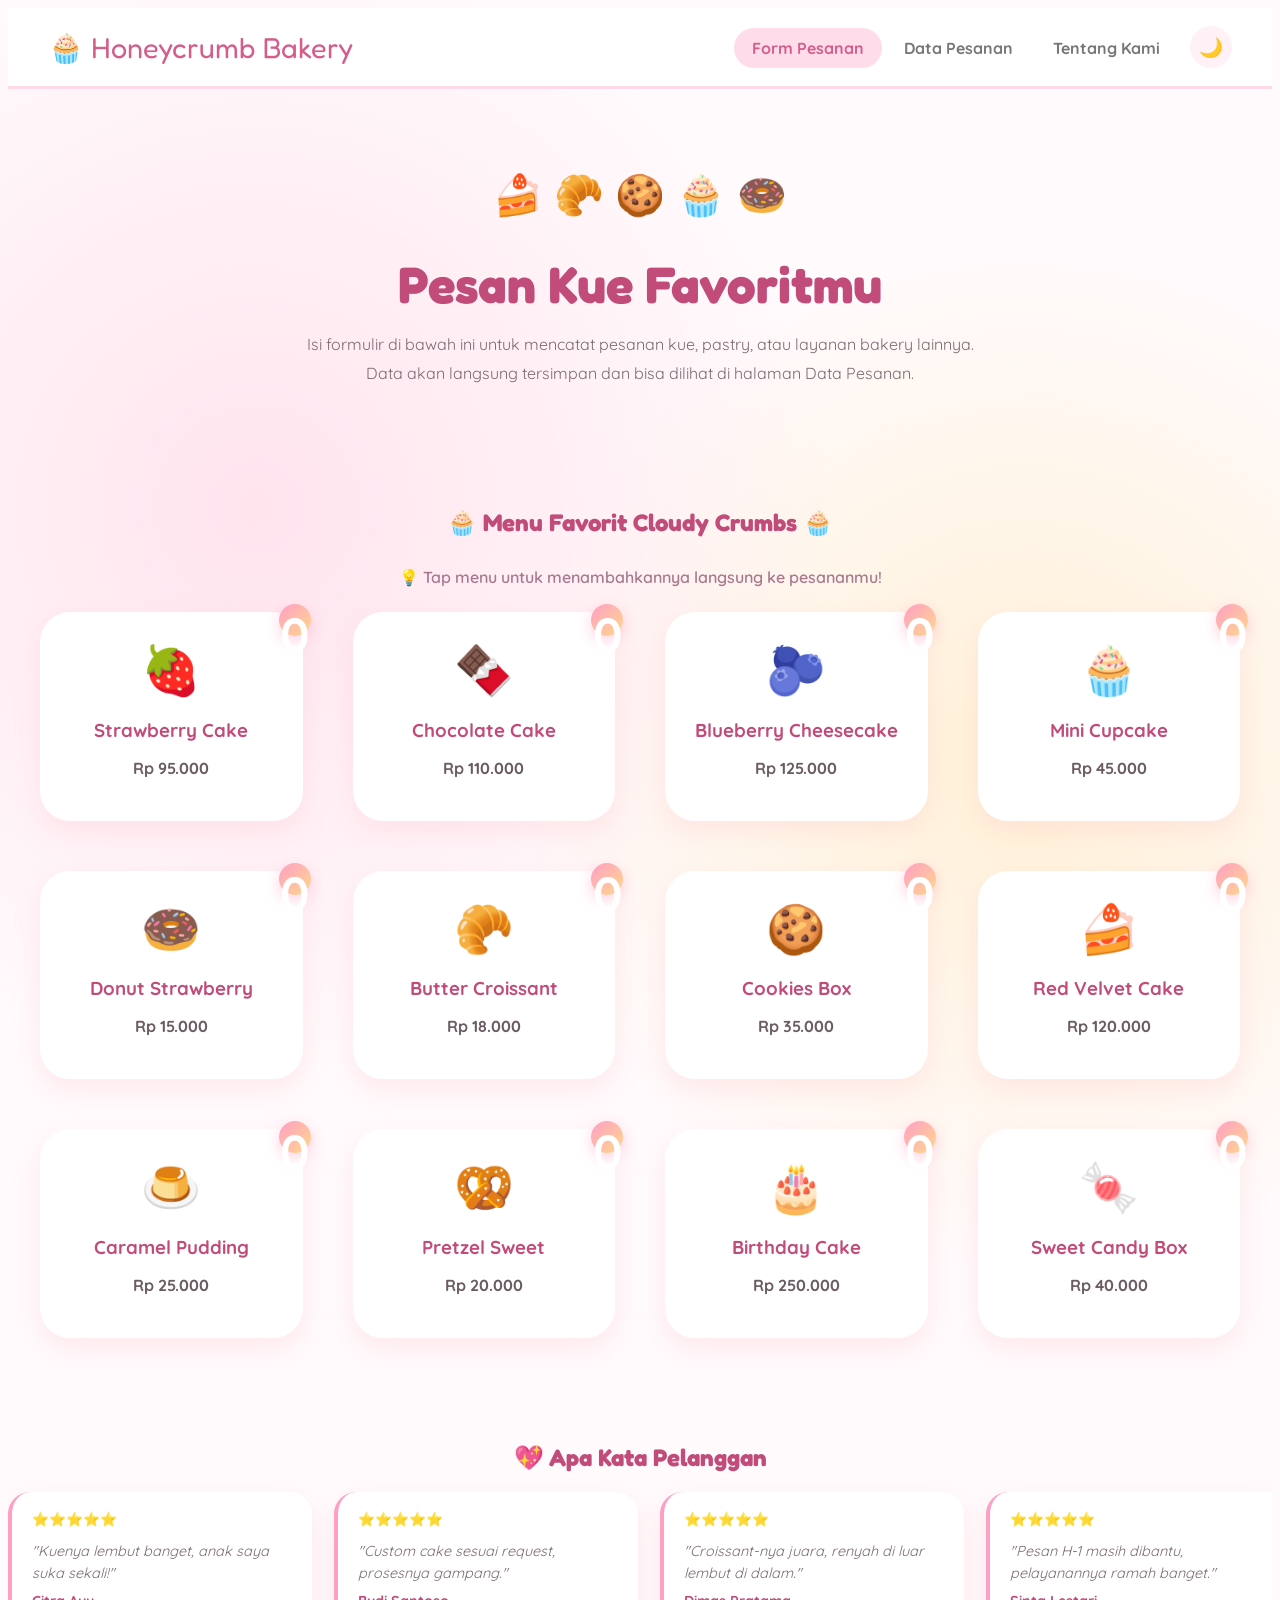
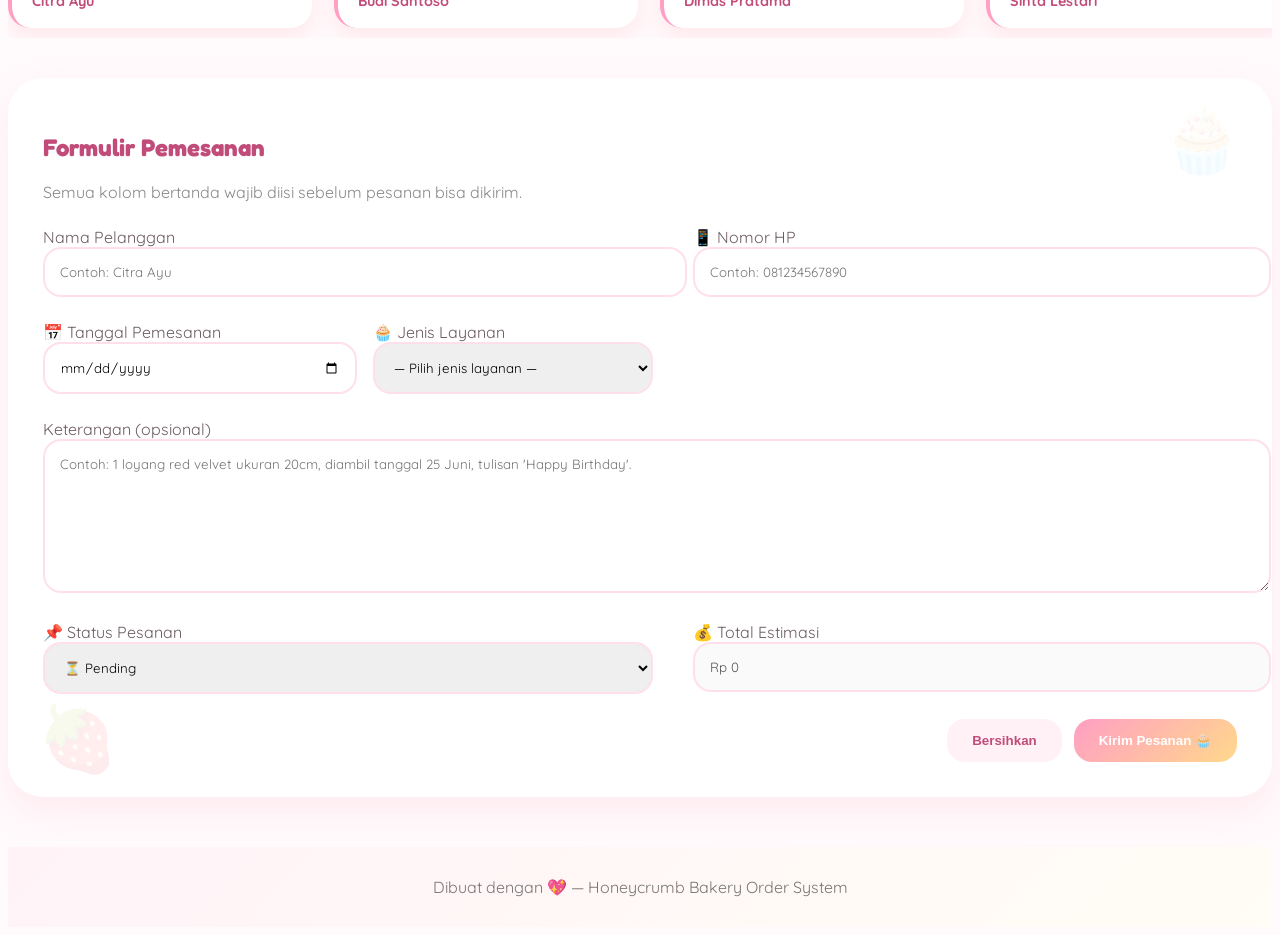
==== commit d92bff56: "Membuat tampilan mobile dan menambah beberapa fitur" ====
--- a/index.html
+++ b/index.html
@@ -14,12 +14,28 @@
 
 <body>
 
+  <div id="preloader">
+    <div class="preloader-donut">🍩</div>
+    <div class="preloader-text">Memanggang halaman...</div>
+  </div>
+
+  <button id="scrollTopBtn" title="Kembali ke atas">⬆️</button>
+
+  <div class="bg-bubbles" aria-hidden="true">
+    <span>🍓</span><span>🧁</span><span>🍩</span><span>🍰</span><span>🥐</span>
+    <span>🍪</span><span>🎂</span><span>🍮</span><span>🥨</span><span>🍬</span>
+  </div>
+
   <nav class="navbar">
     <div class="brand"><span class="brand-icon">🧁</span> Honeycrumb Bakery</div>
-    <div class="nav-links">
-      <a href="landing.html">Home</a>
+    <button class="hamburger" id="hamburgerBtn" aria-label="Menu">
+      <span></span><span></span><span></span>
+    </button>
+    <div class="nav-links" id="navLinks">
       <a href="index.html" class="active">Form Pesanan</a>
       <a href="data.html">Data Pesanan</a>
+      <a href="tentang.html">Tentang Kami</a>
+      <button class="theme-toggle" id="themeToggle" title="Mode Gelap/Terang">🌙</button>
     </div>
   </nav>
 
@@ -33,78 +49,159 @@
   <section class="menu-section">
     <h2>🧁 Menu Favorit Cloudy Crumbs 🧁</h2>
 
-    <div class="menu-grid">
-
-      <div class="menu-card">
+    <p class="menu-hint">💡 Tap menu untuk menambahkannya langsung ke pesananmu!</p>
+
+    <div class="menu-grid" id="menuGrid">
+
+      <div class="menu-card" data-name="Strawberry Cake" data-price="95000" data-emoji="🍓">
         <span>🍓</span>
         <h3>Strawberry Cake</h3>
         <p>Rp 95.000</p>
-      </div>
-
-      <div class="menu-card">
+        <span class="qty-badge" hidden>0</span>
+      </div>
+
+      <div class="menu-card" data-name="Chocolate Cake" data-price="110000" data-emoji="🍫">
         <span>🍫</span>
         <h3>Chocolate Cake</h3>
         <p>Rp 110.000</p>
-      </div>
-
-      <div class="menu-card">
+        <span class="qty-badge" hidden>0</span>
+      </div>
+
+      <div class="menu-card" data-name="Blueberry Cheesecake" data-price="125000" data-emoji="🫐">
         <span>🫐</span>
         <h3>Blueberry Cheesecake</h3>
         <p>Rp 125.000</p>
-      </div>
-
-      <div class="menu-card">
+        <span class="qty-badge" hidden>0</span>
+      </div>
+
+      <div class="menu-card" data-name="Mini Cupcake" data-price="45000" data-emoji="🧁">
         <span>🧁</span>
         <h3>Mini Cupcake</h3>
         <p>Rp 45.000</p>
-      </div>
-
-      <div class="menu-card">
+        <span class="qty-badge" hidden>0</span>
+      </div>
+
+      <div class="menu-card" data-name="Donut Strawberry" data-price="15000" data-emoji="🍩">
         <span>🍩</span>
         <h3>Donut Strawberry</h3>
         <p>Rp 15.000</p>
-      </div>
-
-      <div class="menu-card">
+        <span class="qty-badge" hidden>0</span>
+      </div>
+
+      <div class="menu-card" data-name="Butter Croissant" data-price="18000" data-emoji="🥐">
         <span>🥐</span>
         <h3>Butter Croissant</h3>
         <p>Rp 18.000</p>
-      </div>
-
-      <div class="menu-card">
+        <span class="qty-badge" hidden>0</span>
+      </div>
+
+      <div class="menu-card" data-name="Cookies Box" data-price="35000" data-emoji="🍪">
         <span>🍪</span>
         <h3>Cookies Box</h3>
         <p>Rp 35.000</p>
-      </div>
-
-      <div class="menu-card">
+        <span class="qty-badge" hidden>0</span>
+      </div>
+
+      <div class="menu-card" data-name="Red Velvet Cake" data-price="120000" data-emoji="🍰">
         <span>🍰</span>
         <h3>Red Velvet Cake</h3>
         <p>Rp 120.000</p>
-      </div>
-
-      <div class="menu-card">
+        <span class="qty-badge" hidden>0</span>
+      </div>
+
+      <div class="menu-card" data-name="Caramel Pudding" data-price="25000" data-emoji="🍮">
         <span>🍮</span>
         <h3>Caramel Pudding</h3>
         <p>Rp 25.000</p>
-      </div>
-
-      <div class="menu-card">
+        <span class="qty-badge" hidden>0</span>
+      </div>
+
+      <div class="menu-card" data-name="Pretzel Sweet" data-price="20000" data-emoji="🥨">
         <span>🥨</span>
         <h3>Pretzel Sweet</h3>
         <p>Rp 20.000</p>
-      </div>
-
-      <div class="menu-card">
+        <span class="qty-badge" hidden>0</span>
+      </div>
+
+      <div class="menu-card" data-name="Birthday Cake" data-price="250000" data-emoji="🎂">
         <span>🎂</span>
         <h3>Birthday Cake</h3>
         <p>Rp 250.000</p>
-      </div>
-
-      <div class="menu-card">
+        <span class="qty-badge" hidden>0</span>
+      </div>
+
+      <div class="menu-card" data-name="Sweet Candy Box" data-price="40000" data-emoji="🍬">
         <span>🍬</span>
         <h3>Sweet Candy Box</h3>
         <p>Rp 40.000</p>
+        <span class="qty-badge" hidden>0</span>
+      </div>
+
+    </div>
+
+    <!-- RINGKASAN PESANAN -->
+    <div class="order-summary" id="orderSummary" hidden>
+      <h3>🛒 Ringkasan Pesanan</h3>
+      <ul id="summaryList"></ul>
+      <div class="summary-total">
+        <span>Total Estimasi</span>
+        <strong id="summaryTotal">Rp 0</strong>
+      </div>
+      <button type="button" class="btn btn-ghost" id="clearSummary">Kosongkan Pilihan</button>
+    </div>
+  </section>
+
+  <!-- ULASAN BERJALAN -->
+  <section class="marquee-section">
+    <h2>💖 Apa Kata Pelanggan</h2>
+    <div class="marquee-track">
+
+      <div class="marquee-item">
+        <span class="stars">⭐⭐⭐⭐⭐</span>
+        <p>"Kuenya lembut banget, anak saya suka sekali!"</p>
+        <strong>Citra Ayu</strong>
+      </div>
+
+      <div class="marquee-item">
+        <span class="stars">⭐⭐⭐⭐⭐</span>
+        <p>"Custom cake sesuai request, prosesnya gampang."</p>
+        <strong>Budi Santoso</strong>
+      </div>
+
+      <div class="marquee-item">
+        <span class="stars">⭐⭐⭐⭐⭐</span>
+        <p>"Croissant-nya juara, renyah di luar lembut di dalam."</p>
+        <strong>Dimas Pratama</strong>
+      </div>
+
+      <div class="marquee-item">
+        <span class="stars">⭐⭐⭐⭐⭐</span>
+        <p>"Pesan H-1 masih dibantu, pelayanannya ramah banget."</p>
+        <strong>Sinta Lestari</strong>
+      </div>
+
+      <div class="marquee-item">
+        <span class="stars">⭐⭐⭐⭐⭐</span>
+        <p>"Kuenya lembut banget, anak saya suka sekali!"</p>
+        <strong>Citra Ayu</strong>
+      </div>
+
+      <div class="marquee-item">
+        <span class="stars">⭐⭐⭐⭐⭐</span>
+        <p>"Custom cake sesuai request, prosesnya gampang."</p>
+        <strong>Budi Santoso</strong>
+      </div>
+
+      <div class="marquee-item">
+        <span class="stars">⭐⭐⭐⭐⭐</span>
+        <p>"Croissant-nya juara, renyah di luar lembut di dalam."</p>
+        <strong>Dimas Pratama</strong>
+      </div>
+
+      <div class="marquee-item">
+        <span class="stars">⭐⭐⭐⭐⭐</span>
+        <p>"Pesan H-1 masih dibantu, pelayanannya ramah banget."</p>
+        <strong>Sinta Lestari</strong>
       </div>
 
     </div>
@@ -155,10 +252,25 @@
             <label for="keterangan">Keterangan <span class="hint">(opsional)</span></label>
             <textarea id="keterangan"
               placeholder="Contoh: 1 loyang red velvet ukuran 20cm, diambil tanggal 25 Juni, tulisan 'Happy Birthday'."></textarea>
+            <span class="hint" id="autoFillHint"></span>
+          </div>
+
+          <div class="field">
+            <label for="status">📌 Status Pesanan</label>
+            <select id="status">
+              <option value="Pending">⏳ Pending</option>
+              <option value="Diproses">🍳 Diproses</option>
+              <option value="Selesai">✅ Selesai</option>
+            </select>
+          </div>
+
+          <div class="field">
+            <label>💰 Total Estimasi</label>
+            <input type="text" id="totalEstimasiTampil" value="Rp 0" disabled>
           </div>
 
           <div class="form-actions">
-            <button type="reset" class="btn btn-ghost">Bersihkan</button>
+            <button type="reset" class="btn btn-ghost" id="resetBtn">Bersihkan</button>
             <button type="submit" class="btn btn-primary">Kirim Pesanan 🧁</button>
           </div>
 
@@ -169,17 +281,8 @@
 
   <footer>Dibuat dengan 💖 — Honeycrumb Bakery Order System</footer>
 
+  <div id="confettiContainer"></div>
   <div id="notification"></div>
-
-  <!-- OVERLAY SUKSES KIRIM PESANAN -->
-  <div class="success-overlay" id="successOverlay">
-    <div class="success-box">
-      <div class="success-emoji">🎉🧁🎉</div>
-      <h3>Pesanan Terkirim!</h3>
-      <p>Yeay, pesananmu sudah masuk ke dapur Honeycrumb. Mengarahkan ke halaman data...</p>
-    </div>
-  </div>
-
   <script src="js/script.js"></script>
 </body>
 
--- a/css/style.css
+++ b/css/style.css
@@ -1445,356 +1445,836 @@
     scale(1.05);
 
 }
-/* ==========================================
-   HONEYCRUMB — FLOATING BACKGROUND DECOR
-   (cupcake, donut, sprinkles, hati, bintang)
-========================================== */
-
-.bg-decor{
-    position:fixed;
-    inset:0;
+/* ==========================
+   DARK MODE
+========================== */
+
+:root{
+  --bg-body:#fffafc;
+  --text-main:#6b5b63;
+  --card-bg:#ffffff;
+  --input-bg:#ffffff;
+  --input-border:#ffe0ea;
+  --table-row:#fff8fb;
+}
+
+body[data-theme="dark"]{
+  --bg-body:#221b22;
+  --text-main:#f1e3e8;
+  --card-bg:#2e242c;
+  --input-bg:#382b34;
+  --input-border:#54394a;
+  --table-row:#382b34;
+
+  background:var(--bg-body);
+  background-image:
+    radial-gradient(circle at 20% 20%, #3a2530 0%, transparent 25%),
+    radial-gradient(circle at 80% 30%, #2e2a1e 0%, transparent 25%);
+  color:var(--text-main);
+}
+
+body[data-theme="dark"] .navbar{
+  background:rgba(34,27,34,.95);
+  border-bottom:3px solid #54394a;
+}
+
+body[data-theme="dark"] .card,
+body[data-theme="dark"] .cute-box,
+body[data-theme="dark"] .menu-card,
+body[data-theme="dark"] .quote-card,
+body[data-theme="dark"] .delete-box,
+body[data-theme="dark"] .order-summary{
+  background:var(--card-bg);
+  color:var(--text-main);
+}
+
+body[data-theme="dark"] input,
+body[data-theme="dark"] select,
+body[data-theme="dark"] textarea{
+  background:var(--input-bg);
+  border-color:var(--input-border);
+  color:var(--text-main);
+}
+
+body[data-theme="dark"] td{
+  background:var(--table-row);
+  color:var(--text-main);
+}
+
+body[data-theme="dark"] footer{
+  background:#2e242c;
+  color:#cbb9c3;
+}
+
+.theme-toggle{
+  border:none;
+  background:#fff1f6;
+  width:42px;
+  height:42px;
+  border-radius:50%;
+  cursor:pointer;
+  font-size:1.2rem;
+  margin-left:8px;
+  transition:.3s;
+}
+
+.theme-toggle:hover{
+  transform:rotate(20deg) scale(1.1);
+}
+
+/* ==========================
+   HAMBURGER (MOBILE NAV)
+========================== */
+
+.hamburger{
+  display:none;
+  flex-direction:column;
+  justify-content:center;
+  gap:5px;
+  width:38px;
+  height:38px;
+  border:none;
+  background:none;
+  cursor:pointer;
+}
+
+.hamburger span{
+  width:100%;
+  height:3px;
+  background:#d45d8c;
+  border-radius:5px;
+  transition:.3s;
+}
+
+.hamburger.open span:nth-child(1){
+  transform:translateY(8px) rotate(45deg);
+}
+
+.hamburger.open span:nth-child(2){
+  opacity:0;
+}
+
+.hamburger.open span:nth-child(3){
+  transform:translateY(-8px) rotate(-45deg);
+}
+
+/* ==========================
+   MENU SELECTION (FORM)
+========================== */
+
+.menu-hint{
+  text-align:center;
+  color:#a8788f;
+  margin-bottom:25px;
+  font-weight:600;
+}
+
+.menu-card{
+  cursor:pointer;
+  position:relative;
+  border:2px solid transparent;
+  user-select:none;
+}
+
+.menu-card.selected{
+  border-color:#ff8eb7;
+  background:#fff3f8;
+  box-shadow:0 15px 30px rgba(255,142,183,.3);
+}
+
+.qty-badge{
+  position:absolute;
+  top:-10px;
+  right:-10px;
+  background:linear-gradient(135deg,#ff9fc4,#ffd88c);
+  color:white;
+  border-radius:50%;
+  width:32px;
+  height:32px;
+  display:flex;
+  align-items:center;
+  justify-content:center;
+  font-weight:700;
+  box-shadow:0 5px 15px rgba(255,142,183,.4);
+}
+
+.order-summary{
+  max-width:1200px;
+  margin:30px auto 0;
+  background:white;
+  border-radius:30px;
+  padding:25px 30px;
+  box-shadow:0 15px 35px rgba(255,182,193,.25);
+  animation:fadeUp .5s ease;
+}
+
+.order-summary h3{
+  color:#c14b79;
+  font-family:'Fredoka',sans-serif;
+  margin-bottom:12px;
+}
+
+.order-summary ul{
+  list-style:none;
+  padding:0;
+  margin:0 0 15px;
+}
+
+.order-summary li{
+  display:flex;
+  justify-content:space-between;
+  padding:8px 0;
+  border-bottom:1px dashed #ffe0ea;
+}
+
+.summary-total{
+  display:flex;
+  justify-content:space-between;
+  font-size:1.1rem;
+  color:#c14b79;
+  font-weight:700;
+  margin-bottom:15px;
+}
+
+/* ==========================
+   TOOLBAR (DATA PAGE)
+========================== */
+
+.toolbar{
+  display:flex;
+  gap:15px;
+  margin-bottom:20px;
+  flex-wrap:wrap;
+}
+
+.toolbar input,
+.toolbar select{
+  flex:1;
+  min-width:180px;
+}
+
+.toolbar .btn{
+  white-space:nowrap;
+}
+
+/* ==========================
+   STATUS BADGE
+========================== */
+
+.status-badge{
+  padding:6px 14px;
+  border-radius:20px;
+  font-weight:700;
+  font-size:.85rem;
+  border:none;
+  cursor:pointer;
+}
+
+.status-Pending{
+  background:#ffe9c2;
+  color:#a86c00;
+}
+
+.status-Diproses{
+  background:#cfe8ff;
+  color:#1d6fa5;
+}
+
+.status-Selesai{
+  background:#d4f4dd;
+  color:#2e8b57;
+}
+
+.whatsapp-btn{
+  background:#d9fdd3;
+  color:#1f7a3d;
+}
+
+/* ==========================
+   MOBILE RESPONSIVE - GLOBAL
+========================== */
+
+@media(max-width:768px){
+
+  .navbar{
+    padding:14px 20px;
+  }
+
+  .hamburger{
+    display:flex;
+  }
+
+  .nav-links{
+    position:absolute;
+    top:100%;
+    left:0;
+    right:0;
+    background:rgba(255,255,255,.98);
+    flex-direction:column;
+    align-items:stretch;
+    gap:5px;
+    padding:15px 20px;
+    border-bottom:3px solid #ffd9e7;
+    max-height:0;
+    overflow:hidden;
+    transition:.35s ease;
+  }
+
+  body[data-theme="dark"] .nav-links{
+    background:rgba(34,27,34,.98);
+    border-bottom:3px solid #54394a;
+  }
+
+  .nav-links.open{
+    max-height:300px;
+    padding:15px 20px 20px;
+  }
+
+  .nav-links a{
+    text-align:center;
+  }
+
+  .theme-toggle{
+    align-self:center;
+    margin-left:0;
+    margin-top:8px;
+  }
+
+  .hero{
+    padding:50px 16px 35px;
+  }
+
+  .hero h1{
+    font-size:2.1rem;
+  }
+
+  .menu-grid{
+    gap:25px;
+  }
+
+  .card{
+    padding:22px;
+    border-radius:25px;
+    margin:25px auto;
+  }
+
+  .toolbar{
+    flex-direction:column;
+  }
+
+  .toolbar input,
+  .toolbar select,
+  .toolbar .btn{
     width:100%;
-    height:100%;
-    overflow:hidden;
-    z-index:0;
-    pointer-events:none;
-}
-
-.bg-decor span{
-    position:absolute;
-    top:-10%;
+  }
+
+  /* TABLE -> CARD LIST */
+
+  .table-wrap table,
+  .table-wrap thead,
+  .table-wrap tbody,
+  .table-wrap th,
+  .table-wrap td,
+  .table-wrap tr{
+    display:block;
+  }
+
+  .table-wrap thead{
+    display:none;
+  }
+
+  .table-wrap tr{
+    background:var(--card-bg,white);
+    border-radius:20px;
+    margin-bottom:18px;
+    padding:15px;
+    box-shadow:0 10px 20px rgba(255,182,193,.2);
+  }
+
+  .table-wrap td{
+    display:flex;
+    justify-content:space-between;
+    align-items:center;
+    text-align:right;
+    padding:10px 5px;
+    border-bottom:1px dashed #ffe0ea;
+    background:transparent !important;
+    border-radius:0 !important;
+    gap:10px;
+  }
+
+  .table-wrap td:last-child{
+    border-bottom:none;
+    justify-content:center;
+    flex-wrap:wrap;
+    gap:8px;
+  }
+
+  .table-wrap td::before{
+    content:attr(data-label);
+    font-weight:700;
+    color:#c14b79;
+    text-align:left;
+  }
+
+  .dashboard-cute{
+    gap:15px;
+  }
+
+  .cute-box{
+    padding:22px;
+  }
+}
+
+/* ==========================
+   BACKGROUND BUBBLES (DEKORASI)
+========================== */
+
+.bg-bubbles{
+  position:fixed;
+  inset:0;
+  overflow:hidden;
+  z-index:-1;
+  pointer-events:none;
+}
+
+.bg-bubbles span{
+  position:absolute;
+  font-size:2.4rem;
+  opacity:.12;
+  animation:bubbleRise 18s linear infinite;
+  bottom:-10%;
+}
+
+body[data-theme="dark"] .bg-bubbles span{
+  opacity:.08;
+}
+
+.bg-bubbles span:nth-child(1){ left:4%;  animation-duration:16s; animation-delay:0s; }
+.bg-bubbles span:nth-child(2){ left:14%; animation-duration:22s; animation-delay:2s; font-size:1.8rem; }
+.bg-bubbles span:nth-child(3){ left:24%; animation-duration:19s; animation-delay:4s; }
+.bg-bubbles span:nth-child(4){ left:38%; animation-duration:25s; animation-delay:1s; font-size:3rem; }
+.bg-bubbles span:nth-child(5){ left:50%; animation-duration:17s; animation-delay:6s; }
+.bg-bubbles span:nth-child(6){ left:62%; animation-duration:23s; animation-delay:3s; font-size:2rem; }
+.bg-bubbles span:nth-child(7){ left:72%; animation-duration:20s; animation-delay:5s; }
+.bg-bubbles span:nth-child(8){ left:82%; animation-duration:18s; animation-delay:7s; font-size:2.6rem; }
+.bg-bubbles span:nth-child(9){ left:90%; animation-duration:26s; animation-delay:2.5s; }
+.bg-bubbles span:nth-child(10){ left:96%; animation-duration:21s; animation-delay:4.5s; font-size:1.6rem; }
+
+@keyframes bubbleRise{
+  0%{
+    transform:translateY(0) rotate(0deg);
     opacity:0;
-    user-select:none;
-    will-change:transform;
-    animation-name:bgFall;
-    animation-timing-function:linear;
-    animation-iteration-count:infinite;
-}
-
-@keyframes bgFall{
-    0%{
-        transform:translateY(0) translateX(0) rotate(0deg);
-        opacity:0;
-    }
-    8%{
-        opacity:.55;
-    }
-    50%{
-        transform:translateY(50vh) translateX(20px) rotate(180deg);
-    }
-    92%{
-        opacity:.55;
-    }
-    100%{
-        transform:translateY(105vh) translateX(-15px) rotate(360deg);
-        opacity:0;
-    }
-}
-
-/* sparkle twinkle dipisah biar tidak ikut jatuh terlalu cepat */
-.bg-decor span.sparkle{
-    animation-name:bgFall, twinkle;
-    animation-duration: var(--fall-duration, 18s), 1.6s;
-    animation-timing-function: linear, ease-in-out;
-    animation-iteration-count: infinite, infinite;
-}
-
-@keyframes twinkle{
-    0%,100%{ filter:brightness(1); }
-    50%{ filter:brightness(1.6); }
-}
-
-/* pastikan konten utama selalu di atas background */
-.navbar,
-.hero,
-.menu-section,
-main,
-footer{
-    position:relative;
-    z-index:1;
-}
-
-/* ==========================================
-   LANDING PAGE — HONEYCRUMB BAKERY
-========================================== */
-
-.landing-hero{
-    position:relative;
-    z-index:1;
-    min-height:88vh;
-    display:flex;
-    flex-direction:column;
-    align-items:center;
-    justify-content:center;
-    text-align:center;
-    padding:60px 20px;
-    overflow:hidden;
-}
-
-.landing-badge{
-    background:#fff0f6;
-    border:2px dashed #ffc6dd;
-    color:#c14b79;
-    padding:8px 20px;
-    border-radius:30px;
-    font-weight:700;
-    font-size:.95rem;
-    margin-bottom:20px;
-    animation:fadeUp .8s ease;
-}
-
-.landing-hero h1{
-    font-family:'Fredoka',sans-serif;
-    color:#c14b79;
-    font-size:3.6rem;
-    line-height:1.15;
-    margin-bottom:18px;
-    animation:fadeUp .9s ease;
-}
-
-.landing-hero h1 .accent{
-    display:inline-block;
-    background:linear-gradient(135deg,#ff9fc4,#ffd88c);
-    -webkit-background-clip:text;
-    background-clip:text;
-    color:transparent;
-}
-
-.landing-hero p.landing-sub{
-    max-width:600px;
-    color:#7b6a73;
-    line-height:1.8;
-    margin-bottom:35px;
-    font-size:1.1rem;
-    animation:fadeUp 1s ease;
-}
-
-.landing-cta{
-    display:flex;
-    gap:18px;
-    flex-wrap:wrap;
-    justify-content:center;
-    animation:fadeUp 1.1s ease;
-}
-
-.landing-cake{
-    margin-top:50px;
-    font-size:5rem;
-    display:flex;
-    gap:25px;
-    animation:fadeUp 1.2s ease;
-}
-
-.landing-cake span{
-    display:inline-block;
-    animation:float 3s ease-in-out infinite;
-}
-
-.landing-cake span:nth-child(2){ animation-delay:.3s; }
-.landing-cake span:nth-child(3){ animation-delay:.6s; }
-.landing-cake span:nth-child(4){ animation-delay:.9s; }
-.landing-cake span:nth-child(5){ animation-delay:1.2s; }
-
-/* FEATURE STRIP */
-
-.feature-strip{
-    position:relative;
-    z-index:1;
-    max-width:1100px;
-    margin:0 auto 60px;
-    padding:0 20px;
-    display:grid;
-    grid-template-columns:repeat(auto-fit,minmax(220px,1fr));
-    gap:25px;
-}
-
-.feature-pill{
-    background:white;
-    border-radius:25px;
-    padding:28px 20px;
-    text-align:center;
-    box-shadow:0 12px 28px rgba(255,182,193,.22);
-    transition:.35s;
-}
-
-.feature-pill:hover{
-    transform:translateY(-8px) rotate(-1deg);
-    box-shadow:0 18px 32px rgba(255,182,193,.32);
-}
-
-.feature-pill .ico{
-    font-size:2.4rem;
-    display:block;
-    margin-bottom:10px;
-    animation:float 2.4s ease-in-out infinite;
-}
-
-.feature-pill h4{
-    color:#d45d8c;
-    font-family:'Fredoka',sans-serif;
-    margin-bottom:6px;
-}
-
-.feature-pill p{
-    color:#888;
-    font-size:.92rem;
-    line-height:1.5;
-}
-
-/* TESTIMONI MARQUEE */
-
-.testimoni-wrap{
-    position:relative;
-    z-index:1;
-    overflow:hidden;
-    padding:30px 0 70px;
-}
-
-.testimoni-track{
-    display:flex;
-    gap:25px;
-    width:max-content;
-    animation:scrollLeft 28s linear infinite;
-}
-
-.testimoni-track:hover{
-    animation-play-state:paused;
-}
-
-@keyframes scrollLeft{
-    from{ transform:translateX(0); }
-    to{ transform:translateX(-50%); }
-}
-
-.testi-card{
-    background:white;
-    border-radius:22px;
-    padding:22px 26px;
-    width:280px;
-    flex-shrink:0;
-    box-shadow:0 10px 22px rgba(255,182,193,.2);
-}
-
-.testi-card p.testi-text{
-    color:#6b5b63;
-    font-size:.92rem;
-    line-height:1.6;
-    margin-bottom:12px;
-}
-
-.testi-card .testi-name{
-    color:#c14b79;
-    font-weight:700;
-    font-size:.9rem;
-}
-
-.testi-card .stars{
-    color:#ffb84d;
-    margin-bottom:6px;
-    letter-spacing:2px;
-}
-
-/* CTA BAND */
-
-.cta-band{
-    position:relative;
-    z-index:1;
-    max-width:1000px;
-    margin:0 auto 70px;
-    background:linear-gradient(135deg,#ff9fc4,#ffd88c);
-    border-radius:35px;
-    padding:50px 35px;
-    text-align:center;
-    color:white;
-    box-shadow:0 20px 40px rgba(255,159,196,.35);
-}
-
-.cta-band h2{
-    font-family:'Fredoka',sans-serif;
-    font-size:2rem;
-    margin-bottom:12px;
-}
-
-.cta-band p{
-    opacity:.95;
-    margin-bottom:25px;
-}
-
-.btn-white{
-    background:white;
-    color:#d45d8c;
-    border:none;
-    padding:14px 30px;
-    border-radius:18px;
-    font-weight:700;
-    cursor:pointer;
-    transition:.3s;
-}
-
-.btn-white:hover{
-    transform:translateY(-4px) scale(1.03);
-    box-shadow:0 12px 25px rgba(0,0,0,.15);
+  }
+  10%{
+    opacity:.15;
+  }
+  90%{
+    opacity:.12;
+  }
+  100%{
+    transform:translateY(-120vh) rotate(360deg);
+    opacity:0;
+  }
+}
+
+/* ==========================
+   CONFETTI
+========================== */
+
+#confettiContainer{
+  position:fixed;
+  inset:0;
+  pointer-events:none;
+  overflow:hidden;
+  z-index:99998;
+}
+
+.confetti-piece{
+  position:absolute;
+  top:-20px;
+  border-radius:3px;
+  animation:confettiFall linear forwards;
+}
+
+@keyframes confettiFall{
+  0%{
+    transform:translateY(0) rotate(0deg);
+    opacity:1;
+  }
+  100%{
+    transform:translateY(110vh) rotate(540deg);
+    opacity:.9;
+  }
+}
+
+/* ==========================
+   TENTANG KAMI PAGE
+========================== */
+
+.story-card{
+  max-width:1100px;
+}
+
+.story-grid{
+  margin-top:25px;
+  display:grid;
+  grid-template-columns:repeat(auto-fit,minmax(220px,1fr));
+  gap:25px;
+}
+
+.story-item{
+  background:linear-gradient(135deg,#fff8fc,#fffef7);
+  border:2px solid #ffe3ee;
+  border-radius:25px;
+  padding:22px;
+  text-align:center;
+  transition:.4s;
+}
+
+.story-item:hover{
+  transform:translateY(-8px);
+  box-shadow:0 15px 30px rgba(255,182,193,.3);
+}
+
+.story-item span{
+  font-size:2.3rem;
+  display:block;
+  margin-bottom:10px;
+  animation:float 2.5s ease-in-out infinite;
+}
+
+.story-item h3{
+  color:#c14b79;
+  font-family:'Fredoka',sans-serif;
+  margin-bottom:6px;
+}
+
+.story-item p{
+  color:#7b6a73;
+  font-size:.92rem;
+  line-height:1.5;
+}
+
+.gallery-grid{
+  max-width:1200px;
+  margin:auto;
+  display:grid;
+  grid-template-columns:repeat(auto-fit,minmax(180px,1fr));
+  gap:30px;
+}
+
+.gallery-card{
+  background:white;
+  border-radius:25px;
+  padding:30px 15px;
+  text-align:center;
+  box-shadow:0 10px 25px rgba(255,182,193,.25);
+  transition:.4s;
+}
+
+.gallery-card:hover{
+  transform:translateY(-8px) rotate(1deg) scale(1.03);
+  box-shadow:0 18px 32px rgba(255,182,193,.35);
+}
+
+.gallery-card span{
+  font-size:3.2rem;
+  display:block;
+  margin-bottom:10px;
+}
+
+.gallery-card p{
+  font-weight:700;
+  color:#a8587e;
+  font-size:.9rem;
+}
+
+.testimoni-card{
+  max-width:1100px;
+}
+
+.testi-grid{
+  display:grid;
+  grid-template-columns:repeat(auto-fit,minmax(220px,1fr));
+  gap:20px;
+  margin-top:20px;
+}
+
+.testi-item{
+  background:#fff8fb;
+  border-radius:22px;
+  padding:20px;
+  border-left:4px solid #ff9fc4;
+}
+
+.testi-item p{
+  color:#7b6a73;
+  font-style:italic;
+  margin-bottom:10px;
+  line-height:1.5;
+}
+
+.testi-item strong{
+  color:#c14b79;
+}
+
+.cta-section{
+  padding:20px 20px 60px;
+}
+
+.cta-box{
+  max-width:800px;
+  margin:auto;
+  background:linear-gradient(135deg,#ff9fc4,#ffd88c);
+  border-radius:35px;
+  padding:45px 30px;
+  text-align:center;
+  color:white;
+  box-shadow:0 20px 40px rgba(255,142,183,.35);
+}
+
+.cta-box h2{
+  font-family:'Fredoka',sans-serif;
+  margin-bottom:10px;
+}
+
+.cta-box p{
+  margin-bottom:20px;
+  opacity:.95;
+}
+
+.cta-box .btn-primary{
+  background:white;
+  color:#c14b79;
+}
+
+body[data-theme="dark"] .story-item{
+  background:linear-gradient(135deg,#2e242c,#382b34);
+  border-color:#54394a;
+}
+
+body[data-theme="dark"] .testi-item{
+  background:#2e242c;
+}
+
+/* ==========================
+   PRELOADER
+========================== */
+
+#preloader{
+  position:fixed;
+  inset:0;
+  background:#fffafc;
+  display:flex;
+  flex-direction:column;
+  align-items:center;
+  justify-content:center;
+  gap:15px;
+  z-index:999999;
+  transition:opacity .5s ease, visibility .5s ease;
+}
+
+body[data-theme="dark"] #preloader{
+  background:#221b22;
+}
+
+#preloader.hide{
+  opacity:0;
+  visibility:hidden;
+  pointer-events:none;
+}
+
+.preloader-donut{
+  font-size:3.5rem;
+  animation:spinDonut 1s linear infinite;
+}
+
+@keyframes spinDonut{
+  from{ transform:rotate(0deg); }
+  to{ transform:rotate(360deg); }
+}
+
+.preloader-text{
+  color:#c14b79;
+  font-family:'Fredoka',sans-serif;
+  font-weight:700;
+  letter-spacing:.5px;
+  animation:pulseText 1.2s ease-in-out infinite;
+}
+
+@keyframes pulseText{
+  0%,100%{ opacity:.6; }
+  50%{ opacity:1; }
+}
+
+/* ==========================
+   PAGE FADE TRANSITION
+========================== */
+
+body{
+  animation:pageFadeIn .5s ease;
+}
+
+@keyframes pageFadeIn{
+  from{ opacity:0; transform:translateY(8px); }
+  to{ opacity:1; transform:translateY(0); }
+}
+
+body.page-leaving{
+  animation:pageFadeOut .35s ease forwards;
+}
+
+@keyframes pageFadeOut{
+  from{ opacity:1; transform:translateY(0); }
+  to{ opacity:0; transform:translateY(-8px); }
+}
+
+/* ==========================
+   SCROLL REVEAL
+========================== */
+
+.reveal{
+  opacity:0;
+  transform:translateY(35px);
+  transition:opacity .7s ease, transform .7s ease;
+}
+
+.reveal.active{
+  opacity:1;
+  transform:translateY(0);
+}
+
+/* ==========================
+   SCROLL TO TOP BUTTON
+========================== */
+
+#scrollTopBtn{
+  position:fixed;
+  bottom:25px;
+  right:25px;
+  width:50px;
+  height:50px;
+  border:none;
+  border-radius:50%;
+  background:linear-gradient(135deg,#ff9fc4,#ffd88c);
+  color:white;
+  font-size:1.3rem;
+  cursor:pointer;
+  box-shadow:0 10px 25px rgba(255,142,183,.4);
+  opacity:0;
+  pointer-events:none;
+  transform:translateY(20px) scale(.8);
+  transition:.35s ease;
+  z-index:9997;
+}
+
+#scrollTopBtn.show{
+  opacity:1;
+  pointer-events:auto;
+  transform:translateY(0) scale(1);
+}
+
+#scrollTopBtn:hover{
+  transform:translateY(-4px) scale(1.08);
+}
+
+/* ==========================
+   ULASAN BERJALAN (MARQUEE)
+========================== */
+
+.marquee-section{
+  padding:35px 0 10px;
+  overflow:hidden;
+}
+
+.marquee-section h2{
+  text-align:center;
+  color:#c14b79;
+  font-family:'Fredoka',sans-serif;
+  margin-bottom:20px;
+}
+
+.marquee-track{
+  display:flex;
+  width:max-content;
+  gap:22px;
+  animation:marqueeScroll 28s linear infinite;
+}
+
+.marquee-section:hover .marquee-track{
+  animation-play-state:paused;
+}
+
+@keyframes marqueeScroll{
+  from{ transform:translateX(0); }
+  to{ transform:translateX(-50%); }
+}
+
+.marquee-item{
+  flex:0 0 auto;
+  width:260px;
+  background:white;
+  border-radius:22px;
+  padding:18px 20px;
+  box-shadow:0 10px 22px rgba(255,182,193,.25);
+  border-left:4px solid #ff9fc4;
+}
+
+.marquee-item p{
+  color:#7b6a73;
+  font-style:italic;
+  font-size:.9rem;
+  line-height:1.5;
+  margin-bottom:8px;
+}
+
+.marquee-item strong{
+  color:#c14b79;
+  display:block;
+  font-size:.9rem;
+}
+
+.marquee-item .stars{
+  color:#ffb84d;
+  font-size:.85rem;
+  margin-bottom:6px;
+  display:block;
+}
+
+body[data-theme="dark"] .marquee-item{
+  background:#2e242c;
 }
 
 @media(max-width:768px){
-    .landing-hero h1{ font-size:2.4rem; }
-    .landing-cake{ font-size:3.2rem; gap:14px; }
-}
-
-/* ==========================================
-   SUCCESS OVERLAY — SAAT PESANAN TERKIRIM
-========================================== */
-
-.success-overlay{
-    position:fixed;
-    inset:0;
-    background:rgba(255,228,238,.85);
-    backdrop-filter:blur(6px);
-    display:flex;
-    justify-content:center;
-    align-items:center;
-    z-index:99999;
-    opacity:0;
-    pointer-events:none;
-    transition:.35s;
-}
-
-.success-overlay.show{
-    opacity:1;
-    pointer-events:auto;
-}
-
-.success-box{
-    background:white;
-    width:340px;
-    padding:40px 30px;
-    border-radius:35px;
-    text-align:center;
-    box-shadow:0 25px 55px rgba(255,182,193,.45);
-    transform:scale(.6);
-    transition:.4s;
-}
-
-.success-overlay.show .success-box{
-    transform:scale(1);
-    animation:successPop .5s ease;
-}
-
-.success-emoji{
-    font-size:2.6rem;
-    margin-bottom:12px;
-    animation:float 1.4s ease-in-out infinite;
-}
-
-.success-box h3{
-    color:#c14b79;
-    font-family:'Fredoka',sans-serif;
-    font-size:1.5rem;
-    margin-bottom:10px;
-}
-
-.success-box p{
-    color:#777;
-    line-height:1.6;
-    font-size:.95rem;
-}
+  .marquee-item{
+    width:220px;
+  }
+}
+
+/* ==========================
+   BUTTON RIPPLE
+========================== */
+
+.btn{
+  position:relative;
+  overflow:hidden;
+}
+
+.btn::after{
+  content:"";
+  position:absolute;
+  top:50%;
+  left:50%;
+  width:0;
+  height:0;
+  background:rgba(255,255,255,.5);
+  border-radius:50%;
+  transform:translate(-50%,-50%);
+  transition:width .5s ease, height .5s ease;
+}
+
+.btn:active::after{
+  width:220px;
+  height:220px;
+}
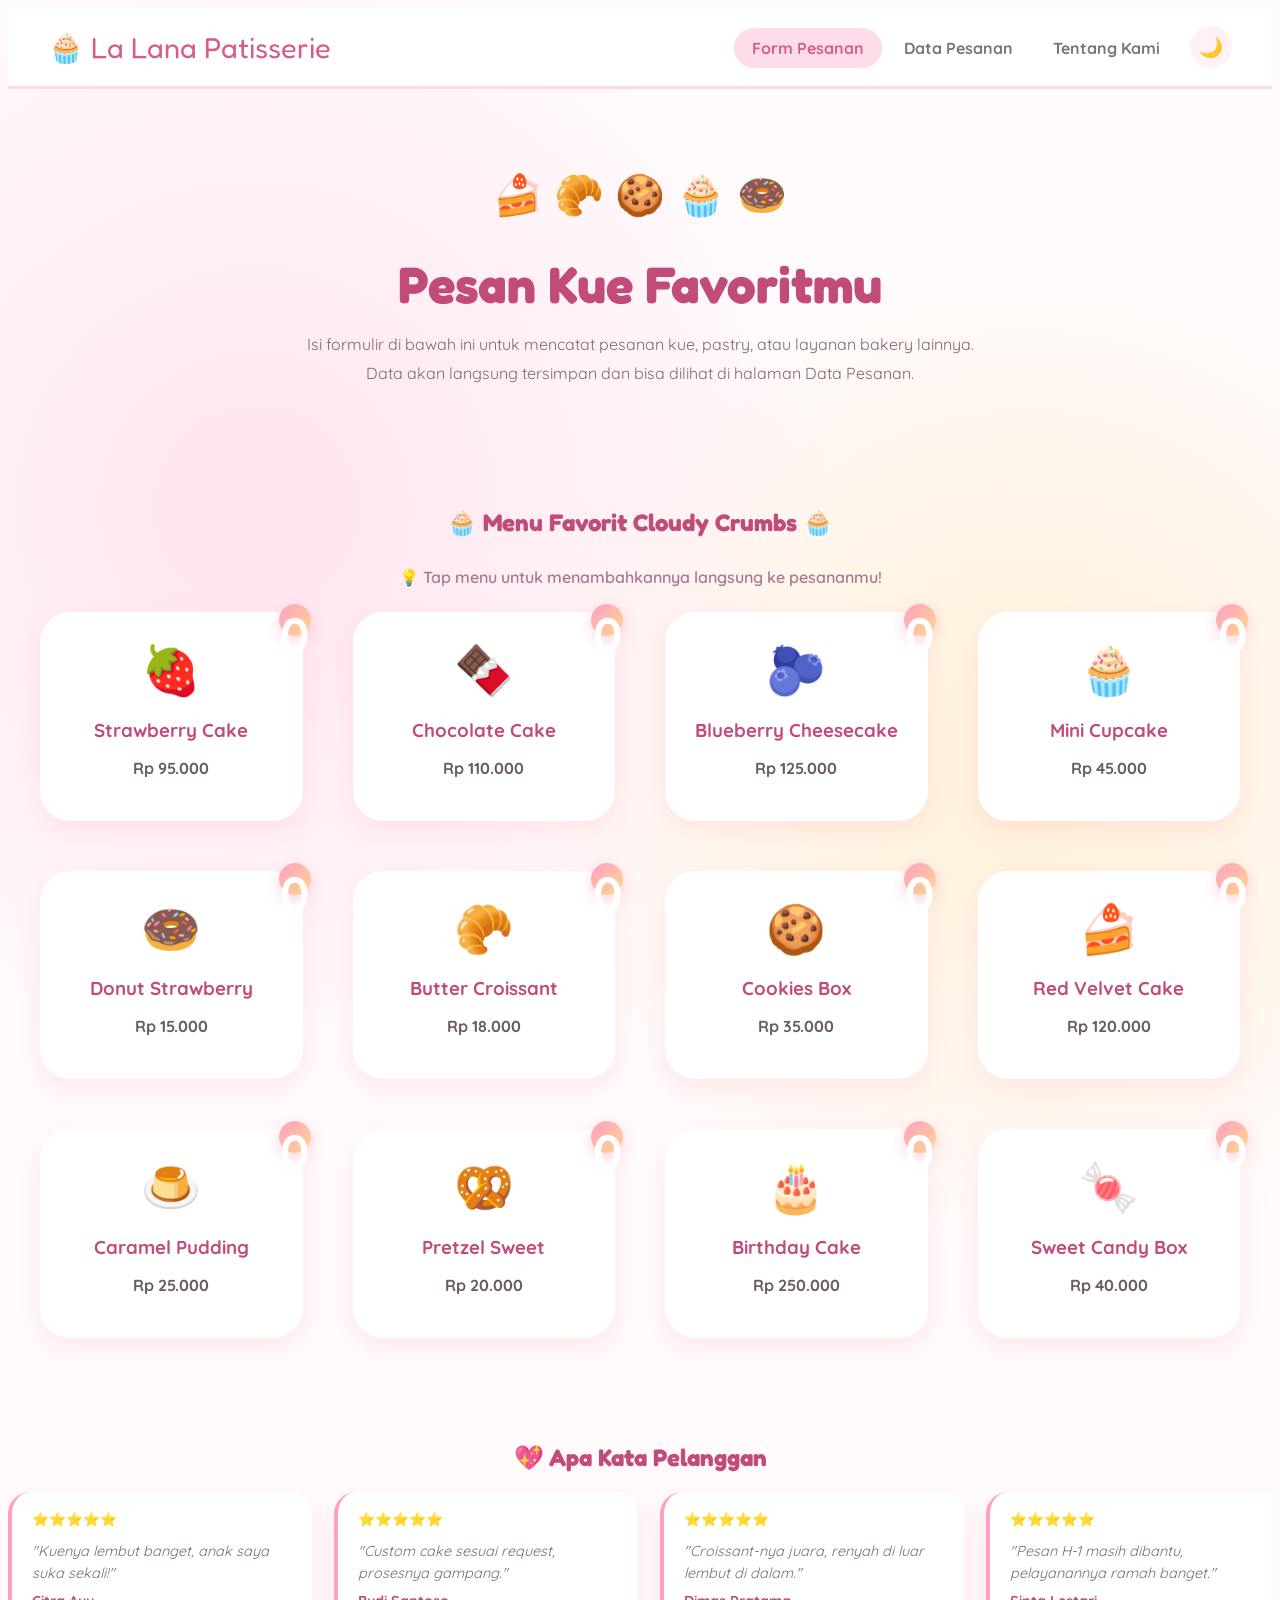
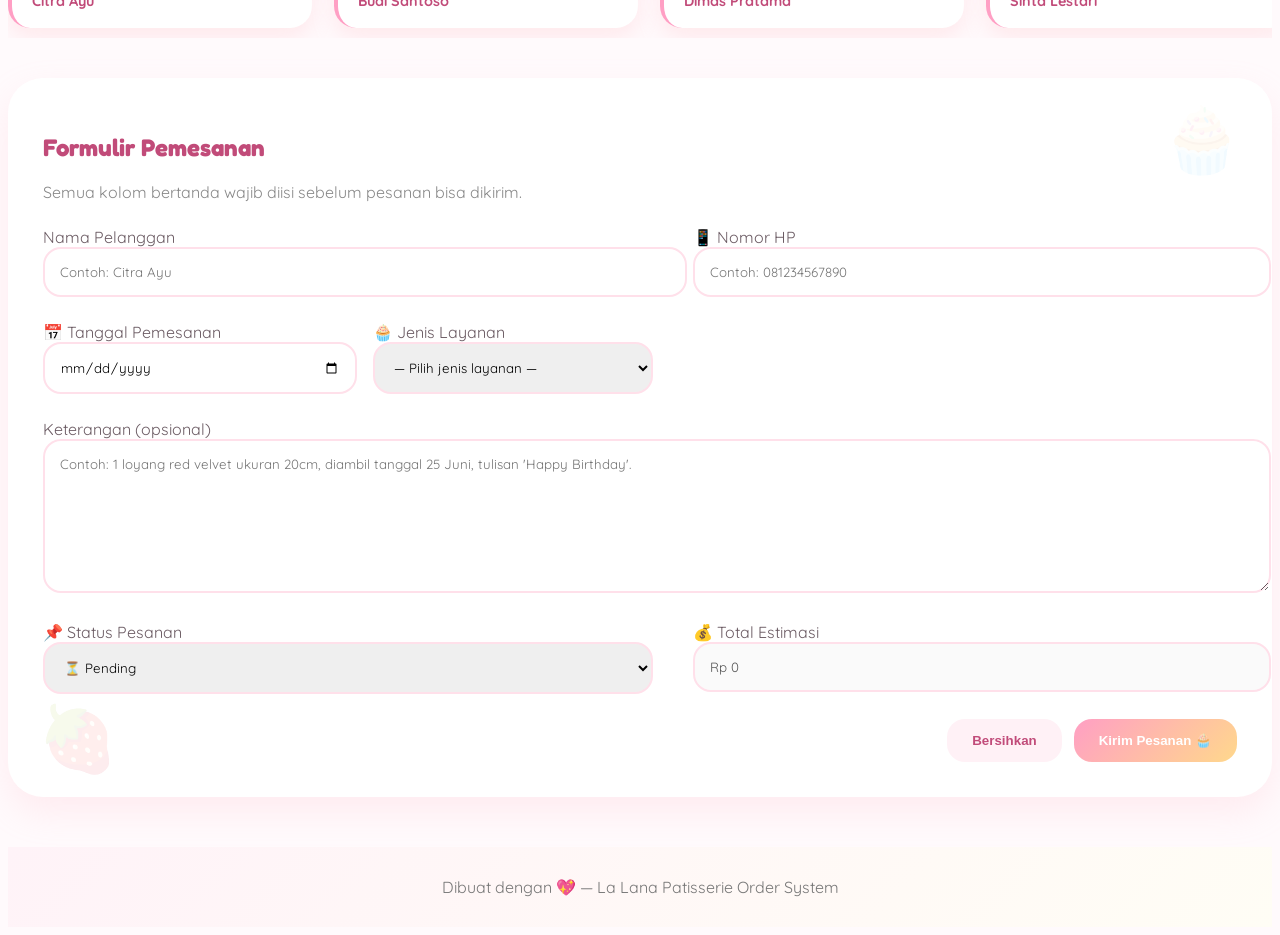
==== commit c0c12f11: "Rebranding" ====
--- a/index.html
+++ b/index.html
@@ -4,7 +4,7 @@
 <head>
   <meta charset="UTF-8">
   <meta name="viewport" content="width=device-width, initial-scale=1.0">
-  <title>Honeycrumb Bakery — Form Pesanan</title>
+  <title>La Lana Patisserie — Form Pesanan</title>
   <link rel="preconnect" href="https://fonts.googleapis.com">
   <link
     href="https://fonts.googleapis.com/css2?family=Fredoka:wght@500;600;700&family=Quicksand:wght@500;600;700&display=swap"
@@ -27,7 +27,7 @@
   </div>
 
   <nav class="navbar">
-    <div class="brand"><span class="brand-icon">🧁</span> Honeycrumb Bakery</div>
+    <div class="brand"><span class="brand-icon">🧁</span> La Lana Patisserie</div>
     <button class="hamburger" id="hamburgerBtn" aria-label="Menu">
       <span></span><span></span><span></span>
     </button>
@@ -279,7 +279,7 @@
     </section>
   </main>
 
-  <footer>Dibuat dengan 💖 — Honeycrumb Bakery Order System</footer>
+  <footer>Dibuat dengan 💖 — La Lana Patisserie Order System</footer>
 
   <div id="confettiContainer"></div>
   <div id="notification"></div>
